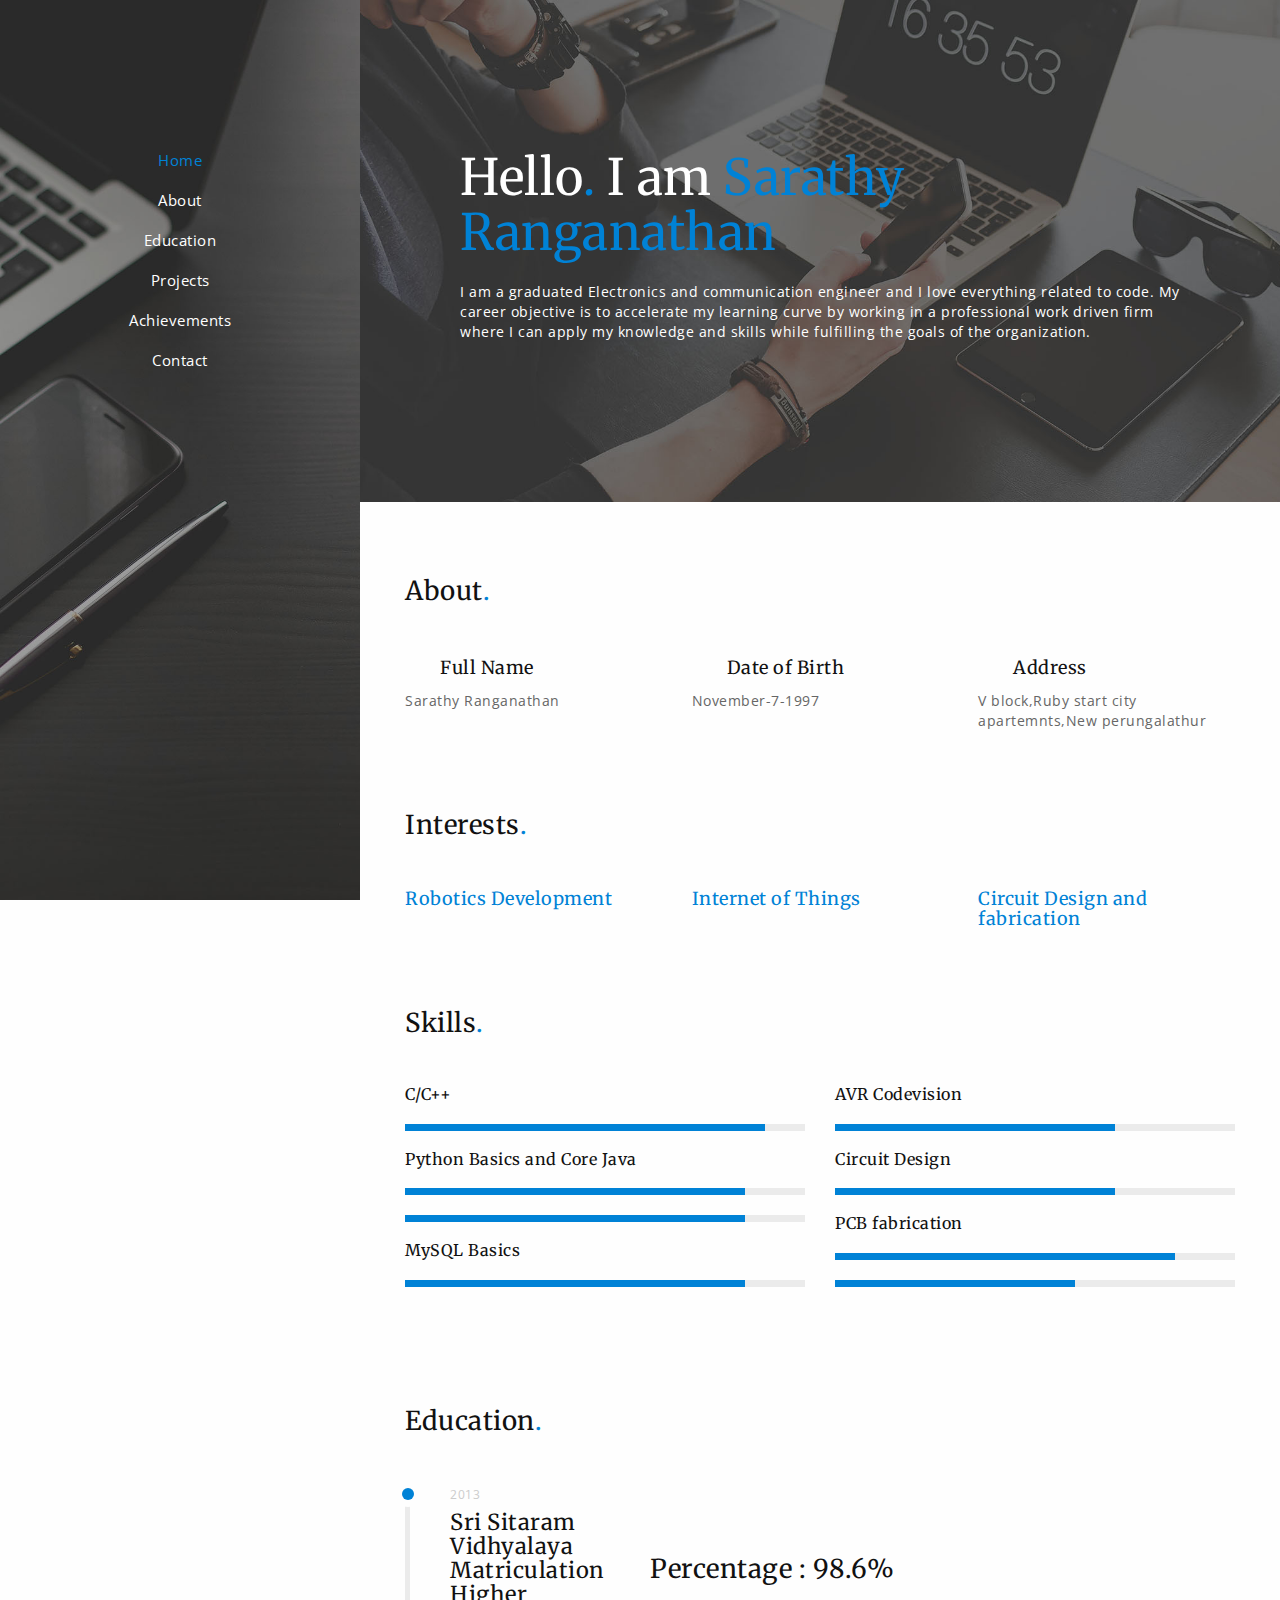
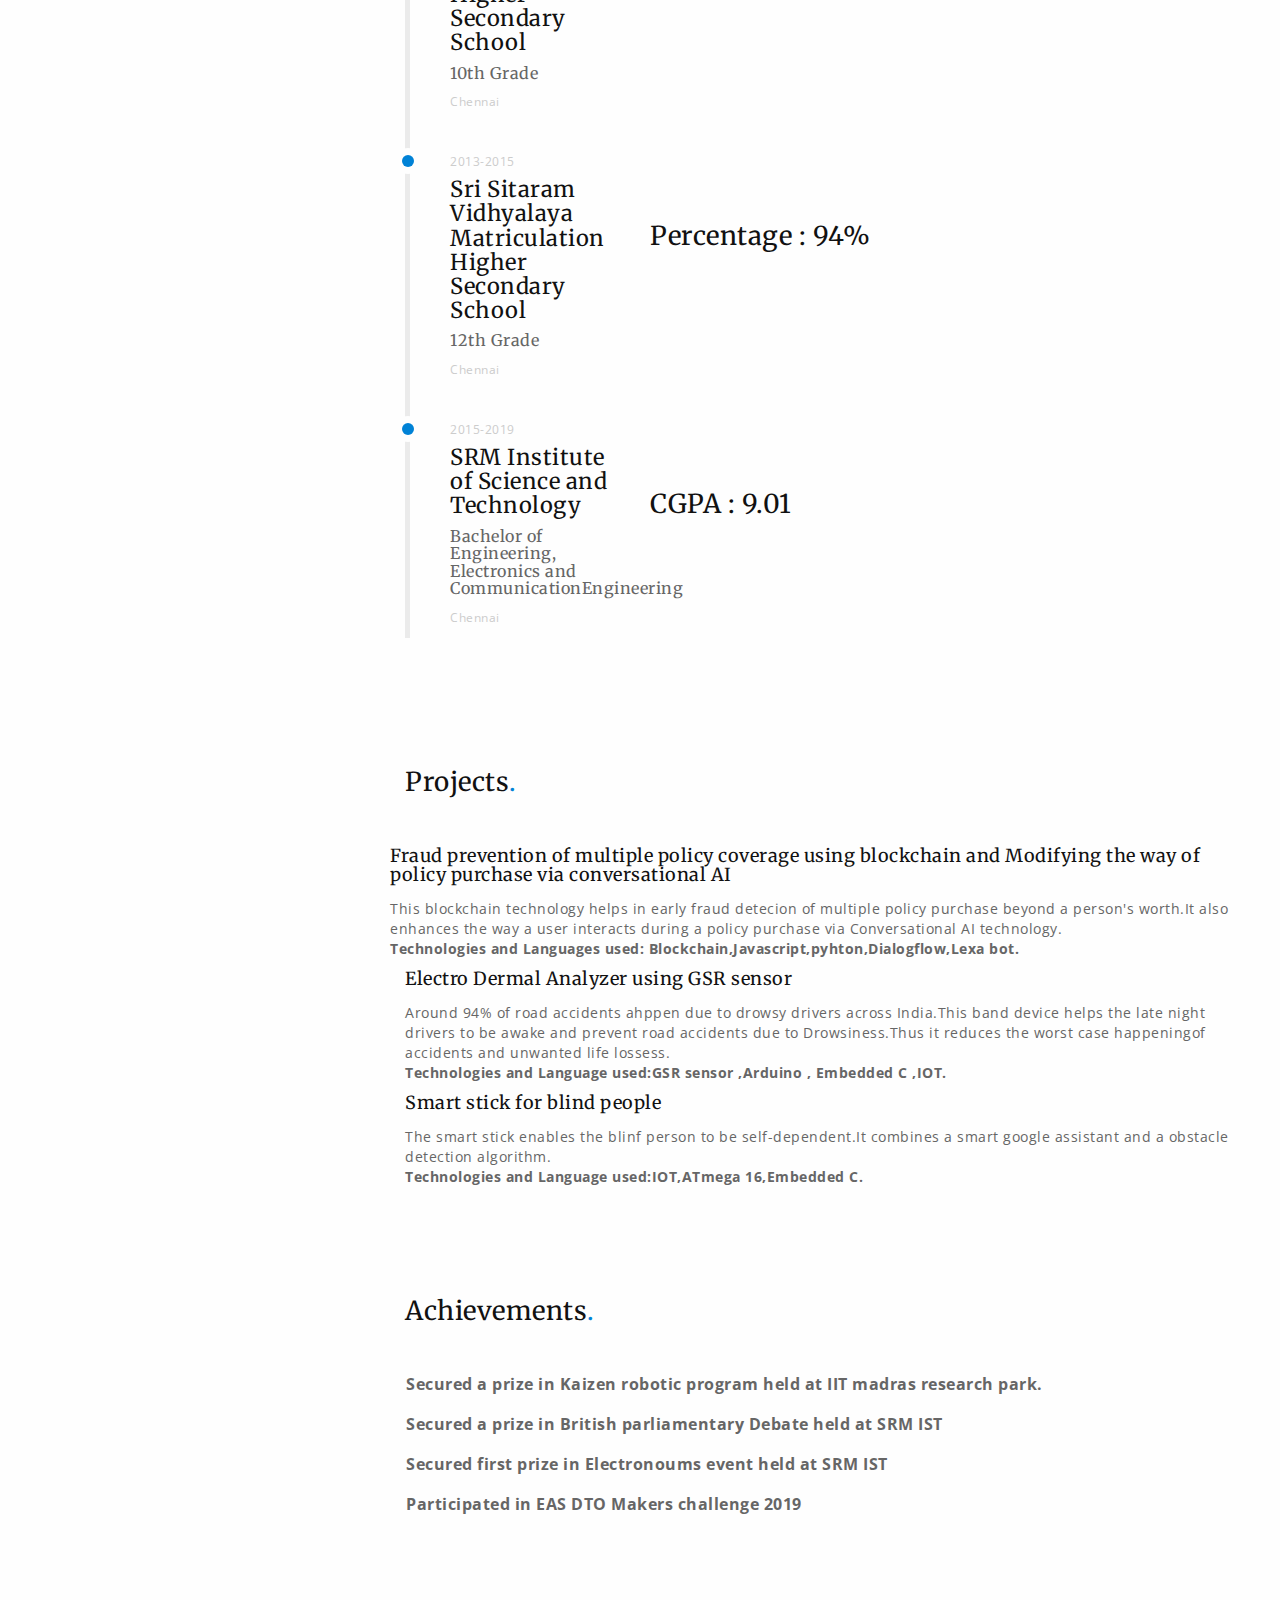
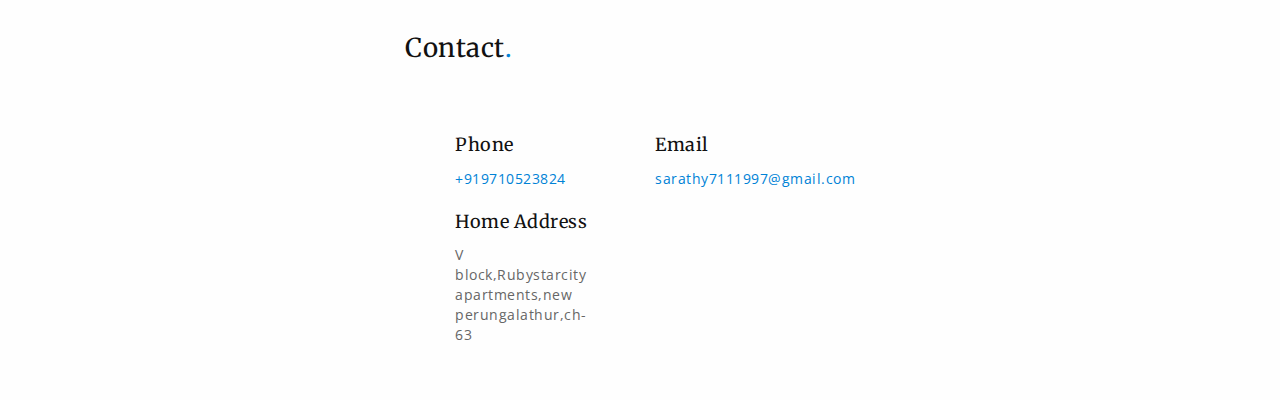
==== index.html @ cad79ae1 "Add files via upload" ====
<!DOCTYPE html>
<html lang="en">

<head>

<meta charset="utf-8">
<meta http-equiv="X-UA-Compatible" content="IE=edge">
<meta name="viewport" content="width=device-width, initial-scale=1">
<meta name="description" content="My Resume">

<!-- favicon -->
<link rel="icon" href="images/favicon.png">
<!-- page title -->
<title>My profile</title>
<!-- bootstrap css -->
<link href="css/bootstrap.min.css" rel="stylesheet">
<!-- css -->
<link href="css/style.css" rel="stylesheet">
<link href="css/animate.css" rel="stylesheet">
<link href="css/owl.carousel.css" rel="stylesheet">
<link href="css/owl.theme.css" rel="stylesheet">
<!-- fonts -->
<link href="https://fonts.googleapis.com/css?family=Merriweather" rel="stylesheet">
<link href="https://fonts.googleapis.com/css?family=Open+Sans:400,700" rel="stylesheet">
<link href="css/font-awesome.min.css" rel="stylesheet" type="text/css">
<link href='fonts/FontAwesome.otf' rel='stylesheet' type='text/css'>
<link rel="stylesheet" href="css/linear-icons.css">

<!-- HTML5 shim and Respond.js for IE8 support of HTML5 elements and media queries -->
<!-- WARNING: Respond.js doesn't work if you view the page via file:// -->
<!--[if lt IE 9]>
    <script src="https://oss.maxcdn.com/html5shiv/3.7.2/html5shiv.min.js"></script>
    <script src="https://oss.maxcdn.com/respond/1.4.2/respond.min.js"></script>
<![endif]-->

</head>

<body class="main-demo">

<!-- wrapper -->
<div id="wrapper">

<!-- side navigation -->
<div id="sidebar-wrapper">
    <ul class="sidebar-nav">
        <li class="sidebar-brand">
            <a href="#"><img src="images/my-img.jpg" alt=""></a>
        </li>
        <li class="active">
            <a class="menu-item page-scroll" href="#home">Home</a>
        </li>
        <li>
            <a class="menu-item page-scroll" href="#about">About</a>
        </li>
        <li>
            <a class="menu-item page-scroll" href="#education">Education</a>
        </li>
        
        <li>
            <a class="menu-item page-scroll" href="#journal">Projects</a>
        </li>
        <li>
            <a class="menu-item page-scroll" href="#journal">Achievements</a>
        </li>
        <li>
            <a class="menu-item page-scroll" href="#contact">Contact</a>
        </li>
        
    </ul>
</div>
<!-- / side navigation -->


<!-- content -->
<div id="page-content-wrapper" class="header">
    <div class="container-fluid">
        <!-- header -->
        <div id="top" data-toggle="top"></div>
        <a href="#menu-toggle" id="menu-toggle"><i class="lnr lnr-menu"></i></a>
        <header id="home">
            <div class="header-content">
                <h2>Hello<span class="text-primary">.</span> I am <span class="text-primary">Sarathy Ranganathan</span></h2>
                
                <p>I am a graduated Electronics and communication engineer and I love everything related to code. My career objective is to accelerate my learning curve by working in a professional work driven firm where I can apply my knowledge and skills while fulfilling the goals of the organization.</p>
            </div>
        </header>
        <!-- / header -->

        <!-- about -->
        <section id="about">
            <div class="container">
                <div class="page-header space-left">
                    <h3>About<span class="text-primary">.</span></h3>
                </div>
                <div class="row">
                    <div class="col-md-4 feature-left space-bottom">
                        <div class="feature block">
                            <div class="feature-icon">
                                <i class="lnr lnr-user"></i>
                            </div>
                            <h5>Full Name</h5>
                        </div>
                        <p>Sarathy Ranganathan</p>
                      </div><!-- / feature -->

                      <div class="col-md-4 feature-left space-bottom">
                        <div class="feature block">
                            <div class="feature-icon">
                                <i class="lnr lnr-calendar-full"></i>
                            </div>
                            <h5>Date of Birth</h5>
                        </div>
                        <p>November-7-1997</p>
                      </div><!-- / feature -->

                      <div class="col-md-4 feature-left space-bottom">
                        <div class="feature block">
                            <div class="feature-icon">
                                <i class="lnr lnr-map-marker"></i>
                            </div>
                            <h5>Address</h5>
                        </div>
                        <p>V block,Ruby start city apartemnts,New perungalathur</p>
                      </div><!-- / feature -->

                </div><!-- / row -->
                <!-- / features -->

                <!-- awards -->
                <div class="page-header space-left">
                    <h3>Interests<span class="text-primary">.</span></h3>
                </div>
                <div class="row">
                    <div class="col-md-4">
                        <div class="award">
                            <h5 class="text-primary">Robotics Development</h5>
                            
                        </div>
                    </div><!-- / award -->

                    <div class="col-md-4">
                        <div class="award">
                            <h5 class="text-primary">Internet of Things</h5>
                            
                        </div>
                    </div><!-- / award -->

                    <div class="col-md-4">
                        <div class="award">
                            <h5 class="text-primary">Circuit Design and fabrication</h5>
                            
                        </div>
                    </div><!-- / award -->
                </div><!-- / row -->
                <!-- / awards -->

                <!-- facts -->
                
                <!-- / facts -->

                <!-- skills -->
                <div id="skills">
                    <div class="page-header space-left">
                        <h3>Skills<span class="text-primary">.</span></h3>
                    </div>
                    <div class="row">
                        <!-- progress-bars left -->
                        <div class="col-sm-6">
                            <h6 class="progress-title">C/C++</h6>
                            <div class="progress">
                                <div class="progress-bar progress-bar-primary animated fadeInLeft" role="progressbar" aria-valuenow="90" aria-valuemin="0" aria-valuemax="100" style="width: 90%">
                                </div>
                            </div><!-- / progress -->

                            <h6 class="progress-title">Python Basics and Core Java</h6>
                            <div class="progress">
                                <div class="progress-bar progress-bar-primary animated fadeInLeft" role="progressbar" aria-valuenow="85" aria-valuemin="0" aria-valuemax="100" style="width: 85%">
                                </div>
                            </div><!-- / progress -->

                            <h6 class="progress-title"></h6>
                            <div class="progress">
                                <div class="progress-bar progress-bar-primary animated fadeInLeft" role="progressbar" aria-valuenow="85" aria-valuemin="0" aria-valuemax="100" style="width: 85%">
                                </div>
                            </div><!-- / progress -->
                            <h6 class="progress-title">MySQL Basics</h6>
                            <div class="progress">
                                <div class="progress-bar progress-bar-primary animated fadeInLeft" role="progressbar" aria-valuenow="85" aria-valuemin="0" aria-valuemax="100" style="width: 85%">
                                </div>
                            </div><!-- / progress -->
                        </div>
                        <!-- / progress-bars left -->

                        <!-- progress-bars right -->
                        <div class="col-sm-6">
                            <h6 class="progress-title">AVR Codevision</h6>
                            <div class="progress">
                                <div class="progress-bar progress-bar-primary animated fadeInLeft" role="progressbar" aria-valuenow="70" aria-valuemin="0" aria-valuemax="100" style="width: 70%">
                                </div>
                            </div><!-- / progress -->

                            <h6 class="progress-title">Circuit Design</h6>
                            <div class="progress">
                                <div class="progress-bar progress-bar-primary animated fadeInLeft" role="progressbar" aria-valuenow="70" aria-valuemin="0" aria-valuemax="100" style="width: 70%">
                                </div>
                            </div><!-- / progress -->

                            <h6 class="progress-title">PCB fabrication</h6>
                            <div class="progress">
                                <div class="progress-bar progress-bar-primary animated fadeInLeft" role="progressbar" aria-valuenow="85" aria-valuemin="0" aria-valuemax="100" style="width: 85%">
                                </div>
                            </div>
                            <h6 class="progress-title"></h6>
                            <div class="progress">
                                <div class="progress-bar progress-bar-primary animated fadeInLeft" role="progressbar" aria-valuenow="60" aria-valuemin="0" aria-valuemax="100" style="width: 60%">
                                </div>
                            </div><!-- / progress -->
                        </div>
                        <!-- / progress-bars right -->
                    </div><!-- / row -->
                </div>
                <!-- / skills -->
            </div><!-- / container -->
        </section>
        <!-- / about -->

        <!-- education -->
        <section id="education">
            <div class="container">
                <div class="page-header">
                    <h3>Education<span class="text-primary">.</span></h3>
                </div>
                <div class="timeline  border-color">

                    <div class="timeline-item">
                        <div class="timeline-point  off-timeline-point  point-color"></div>
                        <div class="row">
                            <div class="col-md-3 timeline-info">
                                <p class="timeline-date">2013</p>
                                <h4 class="timeline-com">Sri Sitaram Vidhyalaya Matriculation Higher Secondary School</h4>
                                <h6 class="timeline-role">10th Grade</h6>
                                <p class="timeline-location">Chennai</p>
                            </div><!-- / timeline-info -->
                            <div class="col-md-9 timeline-details">
                                <p><br><br><br>
                                <h3>Percentage : 98.6%</h3>
                                </p>
                            </div><!-- / timeline-details -->
                        </div><!-- / row -->
                    </div><!-- / timeline-item -->

                    <div class="timeline-item">
                        <div class="timeline-point  off-timeline-point  point-color"></div>
                        <div class="row">
                            <div class="col-md-3 timeline-info">
                                <p class="timeline-date">2013-2015</p>
                                <h4 class="timeline-com">Sri Sitaram Vidhyalaya Matriculation Higher Secondary School</h4>
                                <h6 class="timeline-role">12th Grade</h6>
                                <p class="timeline-location">Chennai</p>
                            </div><!-- / timeline-info -->
                            <div class="col-md-9 timeline-details">
                                <p><br><br><br>
                                    <h3>Percentage : 94%</h3>
                                </p>
                            </div><!-- / timeline-details -->
                        </div><!-- / row -->
                    </div><!-- / timeline-item -->

                    <div class="timeline-item">
                        <div class="timeline-point  off-timeline-point  point-color"></div>
                        <div class="row">
                            <div class="col-md-3 timeline-info">
                                <p class="timeline-date">2015-2019</p>
                                <h4 class="timeline-com">SRM Institute of Science and Technology</h4>
                                <h6 class="timeline-role">Bachelor of Engineering, Electronics and CommunicationEngineering</h6>
                                <p class="timeline-location">Chennai</p>
                            </div><!-- / timeline-info -->
                            <div class="col-md-9 timeline-details">
                                <p><br><br><br>
                                    <h3>CGPA : 9.01</h3>
                                </p>
                            </div><!-- / timeline-details -->
                        </div><!-- / row -->
                    </div><!-- / timeline-item -->

                </div><!-- / timeline -->
            </div><!-- / container -->
        </section>
        <!-- / education -->

  <!-- journal -->
       <section id="journal">
            <div class="container">
                <div class="page-header space-left">
                    <h3>Projects<span class="text-primary">.</span></h3>
                </div>
                       <div> 
                        <h5>Fraud prevention of multiple policy coverage using blockchain and Modifying the way of policy purchase via conversational AI</h5>
                        <p> This blockchain technology helps in early fraud detecion of multiple policy purchase beyond a person's worth.It also enhances the way a user interacts during a policy purchase via Conversational AI technology.<br><b>Technologies and Languages used: Blockchain,Javascript,pyhton,Dialogflow,Lexa bot.</b>
                            </p>
                        
                    </div><!-- / carousel-post -->

                    <div class="blog block carousel-post">
                        <h5>Electro Dermal Analyzer using GSR sensor</h5>
                        <p> Around 94% of road accidents ahppen due to drowsy drivers across India.This band device helps the late night drivers to be awake and prevent road accidents due to Drowsiness.Thus it reduces the worst case happeningof accidents and unwanted life lossess.
                            <br><b>Technologies and Language used:GSR sensor ,Arduino , Embedded C ,IOT.</b>
                        </p>
                    
                    </div><!-- / carousel-post -->

                    <div class="blog block carousel-post">
                        <h5>Smart stick for blind people</h5>
                        <p>The smart stick enables the blinf person to be self-dependent.It combines a smart google assistant and a obstacle detection algorithm. <br><b>Technologies and Language used:IOT,ATmega 16,Embedded C.</b>
                        </p>
                   </div> </section>
        <!-- / journal -->        




        <section id="Achievements">
            <div class="container">
                <div class="page-header space-left">
                    <h3>Achievements<span class="text-primary">.</span></h3>
                </div>
                    <ul type="bullet">
                        <li><b>Secured a prize in Kaizen robotic program held at IIT madras research park.</li>
                        <br>
                        <li>Secured a prize in British parliamentary Debate held at SRM IST</li>
                    <br>
                        <li>Secured first prize in Electronoums event held at SRM IST</li>
<br>
                        <li>Participated in EAS DTO Makers challenge 2019</li>

</ul>
            </div><!-- / container -->
        </section>

        <!-- contact -->
        <section id="contact">
            <div class="container">
                <div class="page-header space-left">
                    <h3>Contact<span class="text-primary">.</span></h3>
                </div>
                <div class="row">
                    <div class="col-md-6 space-bottom">
                       

                        

                        <div class="row">
                            <div class="col-sm-6 feature-left space-top">
                                <div class="feature block">
                                    <div class="feature-icon">
                                        <i class="lnr lnr-phone"></i>
                                    </div>
                                    <h5>Phone</h5>
                                    <a href="tel:+919710523824">+919710523824</a>
                                </div><!-- / feature-block -->
                            </div><!-- / col-md-6 feature-left -->

                            <div class="col-sm-6 feature-left space-top">
                                <div class="feature block">
                                    <div class="feature-icon">
                                        <i class="lnr lnr-envelope"></i>
                                    </div>
                                    <h5>Email</h5>
                                    <a href="mailto:sarathy7111997@gmail.com.com" class="contact-info-text">sarathy7111997@gmail.com</a>
                                </div><!-- / feature-block -->
                            </div><!-- / col-md-6 feature-left -->
                        </div><!-- / row -->

                        <div class="row">
                            <div class="col-sm-6 feature-left space-top">
                                <div class="feature block">
                                    <div class="feature-icon">
                                        <i class="lnr lnr-home"></i>
                                    </div>
                                    <h5>Home Address</h5>
                                    <p>V block,Rubystarcity apartments,new perungalathur,ch-63</p>
                                </div><!-- / feature-block -->
                            </div><!-- / col-md-6 feature-left -->

                            
                        </div><!-- / row -->
                
                    </div><!-- / col-md-6 -->

                    <div class="col-md-6">
                        <!-- contact form-->
                        <!-- / contact form -->
                    </div><!-- / col-md-6 -->
                </div><!-- / row -->
            </div><!-- / container -->
        </section>
        <!-- / contact -->

        <footer>
            <div class="container">
                
                    <span class="social pull-right">
                      
                    </span>
                </p>
            </div><!-- / container -->
        </footer><!-- / light-footer -->

        <!-- scroll to top -->
        <a href="#top" class="scroll-to-top page-scroll is-hidden" data-nav-status="toggle"><i class="fa fa-angle-up"></i></a>
        <!-- / scroll to top -->

    </div><!-- / container-fluid -->
</div><!-- / page-content-wrapper -->

</div><!-- / wrapper -->

<!-- javascript -->
<script src="js/jquery.min.js"></script>
<script src="js/bootstrap.min.js"></script>
<script src="js/jquery.easing.min.js"></script>

<!-- menu toggle script -->
<script>
    $("#menu-toggle").click(function(e) {
        e.preventDefault();
        $("#wrapper").toggleClass("toggled");
    });
</script>
<!-- / menu toggle script -->

<!-- nav scroll -->
<script src="js/scrolling-nav.js"></script>
<script>
$(".sidebar-nav a").on("click", function(){
   $(".sidebar-nav").find(".active").removeClass("active");
   $(this).parent().addClass("active");
});
</script>
<!-- / nav scroll -->

<!-- contact form -->
<script src="js/validator.min.js" type="text/javascript"></script>
<script src="js/form-scripts.js" type="text/javascript"></script>
<!-- / contact form -->

<!-- facts counter -->
<script src="js/jquery.countTo.js"></script>
 <script type="text/javascript">
      $('.timer').countTo({
        refreshInterval: 60,
        formatter: function (value, options) {
          return value.toFixed(options.decimals);
        },
      });
</script>
<!-- / facts counter -->

<!-- portfolio script -->
<script src="js/jquery.shuffle.min.js"></script>
<script src="js/custom.js"></script>
<!-- / portfolio script -->

<!-- posts carousel -->
<script src="js/owl.carousel.min.js"></script>
<script>
    $(document).ready(function() {
      $("#posts-carousel").owlCarousel({
        items : 3,
        itemsDesktop : [1199,3],
        itemsDesktopSmall : [979,3]
      });

    });
</script>
<!-- / posts carousel -->

<!-- hide nav -->
<script src="js/hide-nav.js"></script>
<!-- / hide nav -->

<!-- / javascript -->
</body>

</html>
---- css/style.css ----
/* Typography */
h1, h2, h3, h4, h5, h6 {
  color: #111111;
  font-family: "Merriweather", serif;
  font-weight: 400;
  letter-spacing: 0.5px;
  margin-top: 0;
}

h1 {
  font-size: 36px;
  margin-bottom: 24px;
}

h2 {
  font-size: 30px;
  margin-bottom: 22px;
}

h3 {
  font-size: 26px;
  margin-bottom: 20px;
}

h4 {
  font-size: 22px;
  margin-bottom: 18px;
}

h5 {
  font-size: 18px;
  margin-bottom: 14px;
}

h6 {
  font-size: 16px;
  margin-bottom: 12px;
}

a {
  color: #0082d6;
  -moz-transition: 0.2s ease-in;
  -o-transition: 0.2s ease-in;
  -webkit-transition: 0.2s ease-in;
  -ms-transition: 0.2s ease-in;
  transition: 0.2s ease-in;
  letter-spacing: 0.5px;
  font-weight: 400;
  outline: 0 !important;
}
a:hover, a:active, a:focus {
  color: #0266a7;
  text-decoration: none;
}

p {
  font-family: "Open Sans", sans-serif;
  font-weight: 400;
  font-size: 14px;
  line-height: 20px;
  color: #666666;
  letter-spacing: 0.5px;
  margin-bottom: 10px;
}

ul {
  list-style: none;
  padding: 0;
}

ul, ol {
  padding-left: 16px;
  margin-top: 0;
  margin-bottom: 20px;
}

.list-featured {
  list-style: none;
  padding: 0;
}

.list-featured li {
  position: relative;
  padding-left: 14px;
  margin-bottom: 7px;
}

.list-featured li:before {
  position: absolute;
  display: block;
  content: "";
  width: 6px;
  height: 6px;
  border-radius: 50%;
  left: 0;
  top: 7px;
  background-color: #0082d6;
}

ol li {
  margin-bottom: 7px;
}

li {
  color: #666666;
  font-size: 16px;
  line-height: 20px;
  letter-spacing: 0.5px;
}

blockquote {
  border-left: 5px solid #ebebeb;
}

blockquote p {
  font-size: 16px;
  font-weight: 400;
}

cite {
  color: #cccccc;
  font-size: 14px;
}

strong {
  font-weight: 700;
}

.text-uppercase {
  text-transform: uppercase;
}

.lead {
  font-size: 18px;
}

.text-sm {
  font-size: 12px;
}

.text-xs {
  font-size: 10px;
}

.text-left {
  text-align: left;
}

.text-center {
  text-align: center;
}

.text-right {
  text-align: right;
}

.text-default {
  color: #333333;
}

.text-primary {
  color: #0082d6;
}

.text-success {
  color: #26ae46;
}

.text-info {
  color: #0072bc;
}

.text-warning {
  color: #e98b1c;
}

.text-danger {
  color: #e80606;
}

.bg-default {
  color: white;
  background: #333333;
  padding: 3px 4px;
}

.bg-primary {
  color: white;
  background: #0082d6;
  padding: 3px 4px;
}

.bg-success {
  color: white;
  background: #26ae46;
  padding: 3px 4px;
}

.bg-info {
  color: white;
  background: #0072bc;
  padding: 3px 4px;
}

.bg-warning {
  color: white;
  background: #e98b1c;
  padding: 3px 4px;
}

.bg-danger {
  color: white;
  background: #e80606;
  padding: 3px 4px;
}

/* / End Typography */
/* Base CSS */
body {
  color: #666666;
  background: #fefefe;
  font-family: "Open Sans", sans-serif;
  font-weight: 400;
  font-size: 14px;
  line-height: 20px;
  letter-spacing: 0.5px;
  min-height: 500px;
}

html, body {
  height: 100%;
  margin: 0;
}

.row {
  margin-right: 0;
  margin-left: 0;
}

.container-fluid {
  padding: 0;
}

img {
  width: 100%;
  max-width: 100%;
  display: block;
  margin-left: auto;
  margin-right: auto;
}

.page-header {
  font-size: 30px;
  font-weight: 700;
  border: none;
  padding-top: 50px;
  margin: 0 0 20px 0;
}

.page-header.wsub {
  margin-bottom: 0;
}

.page-header.wsub h2 {
  margin-bottom: 0;
}

.sub-title {
  color: #111111;
  font-size: 24px;
  font-weight: 400;
}

.space-top {
  margin-top: 20px !important;
}

.space-top-2x {
  margin-top: 40px !important;
}

.space-bottom {
  margin-bottom: 20px !important;
}

.space-bottom-2x {
  margin-bottom: 40px !important;
}

.space-left {
  padding-left: 15px !important;
}

.space-left-2x {
  padding-left: 30px !important;
}

.space-right {
  padding-right: 15px !important;
}

.space-right-2x {
  padding-right: 30px !important;
}

.space-25 {
  margin: 12.5px 0;
  line-height: 0;
}

.space-50 {
  margin: 25px 0;
  line-height: 0;
}

.space-100 {
  margin: 50px 0;
  line-height: 0;
}

.space-200 {
  margin: 100px 0;
  line-height: 0;
}

.no-margin {
  margin: 0 !important;
}

.no-padding {
  padding: 0 !important;
}

a:focus {
  outline: none !important;
}

.btn {
  white-space: nowrap;
}

.btn-social {
  white-space: nowrap;
}

.btn-primary {
  color: #0082d6;
  background: transparent;
  border: 2px solid #0082d6;
  border-radius: 50px;
}

.btn:focus {
  outline: none !important;
}

.btn-social:focus {
  outline: none !important;
}

input:focus {
  outline: none !important;
}

/* Buttons */
.btn {
  font-weight: 400;
  font-size: 13px;
  letter-spacing: 0.5px;
  -moz-transition: 0.2s ease-in;
  -o-transition: 0.2s ease-in;
  -webkit-transition: 0.2s ease-in;
  -ms-transition: 0.2s ease-in;
  transition: 0.2s ease-in;
  border-radius: 0;
  padding: 9px 10px;
}

.btn span {
  margin-left: 10px;
  margin-right: 10px;
}

.btn:hover {
  background: transparent;
}

.btn:focus {
  background: transparent;
}

.btn-xl {
  font-size: 20px;
  padding: 9px 10px;
}

.btn-lg {
  font-size: 15px;
  padding: 10px 12px;
}

.btn-sm {
  font-size: 12px;
  padding: 7px 6px;
}

.btn-xs {
  font-size: 10px;
  padding: 5px 8px;
}

.btn-rounded {
  border-radius: 5px !important;
}

.btn-pill {
  border-radius: 50px !important;
}

.btn-circle {
  border-radius: 50% !important;
  height: 40px;
  width: 40px;
  padding: 3px !Important;
}

.btn-square {
  height: 40px;
  width: 40px;
  border-radius: 5px;
  padding: 3px !Important;
}

.btn-link {
  color: #0082d6;
}

.btn-link:hover {
  color: #0266a7;
  text-decoration: none;
}

.btn-link:focus {
  color: #0266a7;
  text-decoration: none;
}

/* Default Button */
.btn-default, .btn-default:active, .btn-default:focus {
  color: #333333;
  border: 2px solid #333333;
  background: transparent;
}

.btn-default:hover {
  color: white;
  background: #333333;
  border: 2px solid #333333;
}

.btn-default-filled, .btn-default-filled:active, .btn-default-filled:focus {
  color: white;
  background: #333333;
  border: 2px solid #333333;
}

.btn-default-filled:hover {
  color: white;
  background: #111111;
  border: 2px solid #111111;
}

/* / End Default Button */
/* Primary Button */
.btn-primary, .btn-primary:active, .btn-primary:focus {
  color: #0082d6;
  border: 2px solid #0082d6;
  background: transparent;
}

.btn-primary:hover {
  color: white;
  background: #0082d6;
  border: 2px solid #0082d6;
}

.btn-primary-filled, .btn-primary-filled:active, .btn-primary-filled:focus {
  color: white;
  background: #0082d6;
  border: 2px solid #0082d6;
}

.btn-primary-filled:hover {
  color: white;
  background: #0266a7;
  border: 2px solid #0266a7;
}

/* / End Primary Button */
/* Success Button */
.btn-success, .btn-success:active, .btn-success:focus {
  color: #26ae46;
  border: 2px solid #26ae46;
  background: transparent;
}

.btn-success:hover {
  color: white;
  background: #26ae46;
  border: 2px solid #26ae46;
}

.btn-success-filled, .btn-success-filled:active, .btn-success-filled:focus {
  color: white;
  background: #26ae46;
  border: 2px solid #26ae46;
}

.btn-success-filled:hover {
  color: white;
  background: #0c7d27;
  border: 2px solid #0c7d27;
}

/* / End Success Button */
/* Info Button */
.btn-info, .btn-info:active, .btn-info:focus {
  color: #0072bc;
  border: 2px solid #0072bc;
  background: transparent;
}

.btn-info:hover {
  color: white;
  background: #0072bc;
  border: 2px solid #0072bc;
}

.btn-info-filled, .btn-info-filled:active, .btn-info-filled:focus {
  color: white;
  background: #0072bc;
  border: 2px solid #0072bc;
}

.btn-info-filled:hover {
  color: white;
  background: #125988;
  border: 2px solid #125988;
}

/* / End Info Button */
/* Warning Button */
.btn-warning, .btn-warning:active, .btn-warning:focus {
  color: #e98b1c;
  border: 2px solid #e98b1c;
  background: transparent;
}

.btn-warning:hover {
  color: white;
  background: #e98b1c;
  border: 2px solid #e98b1c;
}

.btn-warning-filled, .btn-warning-filled:active, .btn-warning-filled:focus {
  color: white;
  background: #e98b1c;
  border: 2px solid #e98b1c;
}

.btn-warning-filled:hover {
  color: white;
  background: #c26b05;
  border: 2px solid #c26b05;
}

/* / End Warning Button */
/* Danger Button */
.btn-danger, .btn-danger:active, .btn-danger:focus {
  color: #e80606;
  border: 2px solid #e80606;
  background: transparent;
}

.btn-danger:hover {
  color: white;
  background: #e80606;
  border: 2px solid #e80606;
}

.btn-danger-filled, .btn-danger-filled:active, .btn-danger-filled:focus {
  color: white;
  background: #e80606;
  border: 2px solid #e80606;
}

.btn-danger-filled:hover {
  color: white;
  background: #c20303;
  border: 2px solid #c20303;
}

/* / End Danger Button */
/* Social Buttons */
.btn-social {
  font-size: 13px;
  padding: 8px 15px;
  letter-spacing: 0.5px;
  vertical-align: middle;
  -moz-transition: 0.2s ease-in;
  -o-transition: 0.2s ease-in;
  -webkit-transition: 0.2s ease-in;
  -ms-transition: 0.2s ease-in;
  transition: 0.2s ease-in;
}

.btn-social span {
  margin-left: 10px;
}

/* Facebook Button */
.btn-facebook, .btn-facebook:active, .btn-facebook:focus {
  color: #4e68a1;
  background: transparent;
  border: 2px solid #4e68a1;
}

.btn-facebook:hover {
  color: white !important;
  background: #4e68a1;
  border: 2px solid #4e68a1;
}

.btn-facebook-filled, .btn-facebook-filled:active, .btn-facebook-filled:focus {
  color: white;
  background: #4e68a1;
  border: 2px solid #4e68a1;
}

.btn-facebook-filled:hover {
  color: white;
  background: #3b4f7a;
  border: 2px solid #3b4f7a;
}

.btn-facebook-link, .btn-facebook-link:active, .btn-facebook-link:focus {
  color: #4e68a1;
  background: transparent;
  border: none;
}

.btn-facebook-link:hover {
  color: #3b4f7a;
}

/* / End Facebook Button */
/* Twitter Button */
.btn-twitter, .btn-twitter:active, .btn-twitter:focus {
  color: #65b5f2;
  background: transparent;
  border: 2px solid #65b5f2;
}

.btn-twitter:hover {
  color: white;
  background: #65b5f2;
  border: 2px solid #65b5f2;
}

.btn-twitter-filled, .btn-twitter-filled:active, .btn-twitter-filled:focus {
  color: white;
  background: #65b5f2;
  border: 2px solid #65b5f2;
}

.btn-twitter-filled:hover {
  color: white;
  background: #5294c6;
  border: 2px solid #5294c6;
}

.btn-twitter-filled:hover {
  color: white;
  background: #5294c6;
  border: 2px solid #5294c6;
}

.btn-twitter-link, .btn-twitter-link:active, .btn-twitter-link:focus {
  color: #65b5f2;
  background: transparent;
  border: none;
}

.btn-twitter-link:hover {
  color: #5294c6;
}

/* / End Twitter Button */
/* Google Button */
.btn-google, .btn-google:active, .btn-google:focus {
  color: #e05d4b;
  background: transparent;
  border: 2px solid #e05d4b;
}

.btn-google:hover {
  color: white;
  background: #e05d4b;
  border: 2px solid #e05d4b;
}

.btn-google-filled, .btn-google-filled:active, .btn-google-filled:focus {
  color: white;
  background: #e05d4b;
  border: 2px solid #e05d4b;
}

.btn-google-filled:hover {
  color: white;
  background: #b94c3d;
  border: 2px solid #b94c3d;
}

.btn-google-link, .btn-google-link:active, .btn-google-link:focus {
  color: #e05d4b;
  background: transparent;
  border: none;
}

.btn-google-link:hover {
  color: #b94c3d;
}

/* / End Google Button */
/* Linkedin Button */
.btn-linkedin, .btn-linkedin:active, .btn-linkedin:focus {
  color: #2083bc;
  background: transparent;
  border: 2px solid #2083bc;
}

.btn-linkedin:hover {
  color: white;
  background: #2083bc;
  border: 2px solid #2083bc;
}

.btn-linkedin-filled, .btn-linkedin-filled:active, .btn-linkedin-filled:focus {
  color: white;
  background: #2083bc;
  border: 2px solid #2083bc;
}

.btn-linkedin-filled:hover {
  color: white;
  background: #186592;
  border: 2px solid #186592;
}

.btn-linkedin-link, .btn-linkedin-link:active, .btn-linkedin-link:focus {
  color: #2083bc;
  background: transparent;
  border: none;
}

.btn-linkedin-link:hover {
  color: #186592;
}

/* / End Linkedin Button */
/* Pinterest Button */
.btn-pinterest, .btn-pinterest:active, .btn-pinterest:focus {
  color: #d2373b;
  background: transparent;
  border: 2px solid #d2373b;
}

.btn-pinterest:hover {
  color: white;
  background: #d2373b;
  border: 2px solid #d2373b;
}

.btn-pinterest-filled, .btn-pinterest-filled:active, .btn-pinterest-filled:focus {
  color: white;
  background: #d2373b;
  border: 2px solid #d2373b;
}

.btn-pinterest-filled:hover {
  color: white;
  background: #ad2c2f;
  border: 2px solid #ad2c2f;
}

.btn-pinterest-link, .btn-pinterest-link:active, .btn-pinterest-link:focus {
  color: #d2373b;
  background: transparent;
  border: none;
}

.btn-pinterest-link:hover {
  color: #ad2c2f;
}

/* / End Pinterest Button */
/* Dribbble Button */
.btn-dribbble, .btn-dribbble:active, .btn-dribbble:focus {
  color: #ec5f94;
  background: transparent;
  border: 2px solid #ec5f94;
}

.btn-dribbble:hover {
  color: white;
  background: #ec5f94;
  border: 2px solid #ec5f94;
}

.btn-dribbble-filled, .btn-dribbble-filled:active, .btn-dribbble-filled:focus {
  color: white;
  background: #ec5f94;
  border: 2px solid #ec5f94;
}

.btn-dribbble-filled:hover {
  color: white;
  background: #b4446e;
  border: 2px solid #b4446e;
}

.btn-dribbble-link, .btn-dribbble-link:active, .btn-dribbble-link:focus {
  color: #ec5f94;
  background: transparent;
  border: none;
}

.btn-dribbble-link:hover {
  color: #b4446e;
}

/* / End Dribbble Button */
/* / End Social Buttons */
/* Checkboxes */
.checkbox {
  padding-left: 10px;
}

.checkbox label {
  display: inline-block;
  position: relative;
  padding-left: 20px;
  width: 25px;
  height: 25px;
}

.checkbox label span {
  margin-top: 2px;
  position: absolute;
  white-space: nowrap;
}

.checkbox label::before {
  content: "";
  display: inline-block;
  position: absolute;
  width: 25px;
  height: 25px;
  left: 0;
  margin-left: -20px;
  border: 2px solid #cccccc;
  border-radius: 5px;
  background-color: white;
  -webkit-transition: border 0.15s ease-in-out, color 0.15s ease-in-out;
  -o-transition: border 0.15s ease-in-out, color 0.15s ease-in-out;
  transition: border 0.15s ease-in-out, color 0.15s ease-in-out;
}

.checkbox label::after {
  display: inline-block;
  position: absolute;
  width: 25px;
  height: 25px;
  left: 0;
  top: 0;
  margin-left: -17px;
  padding-left: 3px;
  padding-top: 3px;
  font-size: 14px;
  color: #333333;
}

.checkbox + .checkbox, .radio + .radio {
  margin-top: 0;
}

.checkbox input[type="checkbox"] {
  opacity: 0;
}

.checkbox input[type="checkbox"]:checked + label::after {
  font-family: 'FontAwesome';
  content: "\f00c";
}

.checkbox input[type="checkbox"]:disabled + label {
  opacity: 0.3;
}

.checkbox input[type="checkbox"]:disabled + label::before {
  background-color: #ebebeb;
  cursor: not-allowed;
}

.checkbox.checkbox-circle label::before {
  border-radius: 50%;
}

.checkbox.checkbox-inline {
  margin-top: 0;
}

.checkbox-default input[type="checkbox"]:checked + label::before {
  background-color: #333333;
  border-color: #333333;
}

.checkbox-default input[type="checkbox"]:checked + label::after {
  color: white;
}

.checkbox-default label {
  color: #333333;
}

.checkbox-primary input[type="checkbox"]:checked + label::before {
  background-color: #0082d6;
  border-color: #0082d6;
}

.checkbox-primary input[type="checkbox"]:checked + label::after {
  color: white;
}

.checkbox-primary label {
  color: #0082d6;
}

.checkbox-success input[type="checkbox"]:checked + label::before {
  background-color: #26ae46;
  border-color: #26ae46;
}

.checkbox-success input[type="checkbox"]:checked + label::after {
  color: white;
}

.checkbox-success label {
  color: #26ae46;
}

.checkbox-info input[type="checkbox"]:checked + label::before {
  background-color: #0072bc;
  border-color: #0072bc;
}

.checkbox-info input[type="checkbox"]:checked + label::after {
  color: white;
}

.checkbox-info label {
  color: #0072bc;
}

.checkbox-warning input[type="checkbox"]:checked + label::before {
  background-color: #e98b1c;
  border-color: #e98b1c;
}

.checkbox-warning input[type="checkbox"]:checked + label::after {
  color: white;
}

.checkbox-warning label {
  color: #e98b1c;
}

.checkbox-danger input[type="checkbox"]:checked + label::before {
  background-color: #e80606;
  border-color: #e80606;
}

.checkbox-danger input[type="checkbox"]:checked + label::after {
  color: white;
}

.checkbox-danger label {
  color: #e80606;
}

/* / End Checkboxes */
/* Radio Buttons */
.radio {
  padding-left: 10px;
}

.radio label {
  display: inline-block;
  position: relative;
  padding-left: 20px;
  width: 25px;
  height: 25px;
}

.radio label span {
  margin-top: 2px;
  position: absolute;
  white-space: nowrap;
}

.radio label::before {
  content: "";
  display: inline-block;
  position: absolute;
  width: 25px;
  height: 25px;
  left: 0;
  margin-left: -20px;
  border: 3px solid #cccccc;
  border-radius: 50%;
  background-color: white;
  -webkit-transition: border 0.15s ease-in-out;
  -o-transition: border 0.15s ease-in-out;
  transition: border 0.15s ease-in-out;
}

.radio label::after {
  display: inline-block;
  position: absolute;
  content: " ";
  width: 11px;
  height: 11px;
  left: 7px;
  top: 7px;
  margin-left: -20px;
  border-radius: 50%;
  background-color: #cccccc;
  -webkit-transform: scale(0, 0);
  -ms-transform: scale(0, 0);
  -o-transform: scale(0, 0);
  transform: scale(0, 0);
  -webkit-transition: -webkit-transform 0.1s cubic-bezier(0.8, -0.33, 0.2, 1.33);
  -moz-transition: -moz-transform 0.1s cubic-bezier(0.8, -0.33, 0.2, 1.33);
  -o-transition: -o-transform 0.1s cubic-bezier(0.8, -0.33, 0.2, 1.33);
  transition: transform 0.1s cubic-bezier(0.8, -0.33, 0.2, 1.33);
}

.radio input[type="radio"] {
  opacity: 0;
}

.radio input[type="radio"]:checked + label::after {
  -webkit-transform: scale(1, 1);
  -ms-transform: scale(1, 1);
  -o-transform: scale(1, 1);
  transform: scale(1, 1);
}

.radio input[type="radio"]:disabled + label {
  opacity: 0.3;
}

.radio input[type="radio"]:disabled + label::before {
  cursor: not-allowed;
}

.radio.radio-inline {
  margin-top: 0;
}

.radio-default input[type="radio"] + label::after {
  background-color: #333333;
}

.radio-default input[type="radio"]:checked + label::before {
  border-color: #333333;
}

.radio-default input[type="radio"]:checked + label::after {
  background-color: #333333;
}

.radio-default label {
  color: #333333;
}

.radio-primary input[type="radio"] + label::after {
  background-color: #0082d6;
}

.radio-primary input[type="radio"]:checked + label::before {
  border-color: #0082d6;
}

.radio-primary input[type="radio"]:checked + label::after {
  background-color: #0082d6;
}

.radio-primary label {
  color: #0082d6;
}

.radio-success input[type="radio"] + label::after {
  background-color: #26ae46;
}

.radio-success input[type="radio"]:checked + label::before {
  border-color: #26ae46;
}

.radio-success input[type="radio"]:checked + label::after {
  background-color: #26ae46;
}

.radio-success label {
  color: #26ae46;
}

.radio-info input[type="radio"] + label::after {
  background-color: #0072bc;
}

.radio-info input[type="radio"]:checked + label::before {
  border-color: #0072bc;
}

.radio-info input[type="radio"]:checked + label::after {
  background-color: #0072bc;
}

.radio-info label {
  color: #0072bc;
}

.radio-warning input[type="radio"] + label::after {
  background-color: #e98b1c;
}

.radio-warning input[type="radio"]:checked + label::before {
  border-color: #e98b1c;
}

.radio-warning input[type="radio"]:checked + label::after {
  background-color: #e98b1c;
}

.radio-warning label {
  color: #e98b1c;
}

.radio-danger input[type="radio"] + label::after {
  background-color: #e80606;
}

.radio-danger input[type="radio"]:checked + label::before {
  border-color: #e80606;
}

.radio-danger input[type="radio"]:checked + label::after {
  background-color: #e80606;
}

.radio-danger label {
  color: #e80606;
}

/* / End Radio Buttons */
/* Button Groups */
.btn-group-xl > .btn {
  font-size: 20px;
  padding: 9px 10px;
  border-radius: 5px;
}

.btn-group-lg > .btn {
  font-size: 15px;
  padding: 10px 12px;
  border-radius: 5px;
}

.btn-group > .btn {
  border-radius: 5px;
}

.btn-group-sm > .btn {
  font-size: 12px;
  padding: 5px 4px;
  border-radius: 5px;
}

.btn-group-xs > .btn {
  font-size: 10px;
  padding: 3px;
  border-radius: 5px;
}

/* / End Button Groups */
/* Dropdown Buttons */
.dropdown-buttons {
  display: inline-block;
  position: relative;
}

.dropdown-buttons .btn-group > .btn {
  padding-left: 17px;
}

.dropdown-buttons .dropdown-icon {
  margin: 0 2px 0 10px;
}

.dropdown-buttons .btn {
  border-radius: 0;
}

.dropdown-menu {
  position: absolute;
  top: 100%;
  left: 0;
  z-index: 1000;
  display: none;
  float: left;
  min-width: 160px;
  padding: 0;
  margin: 5px 0 0 0;
  background-color: #f7f7f7;
  -webkit-background-clip: padding-box;
  background-clip: padding-box;
  border: none;
  border-radius: 5px;
  -webkit-box-shadow: 0 6px 12px rgba(0, 0, 0, 0.175);
  box-shadow: 0 6px 12px rgba(0, 0, 0, 0.175);
}

.dropdown-menu > li > a {
  color: #666666;
}

.dropdown-menu > li > a:hover {
  color: white;
  background: #cccccc;
}

.dropdown-menu .divider {
  height: 2px;
  margin: 3px 0;
  background-color: #ebebeb;
}

.btn-group.open .dropdown-toggle {
  -webkit-box-shadow: none;
  box-shadow: none;
}

.btn-default.active.focus, .btn-default.active:focus, .btn-default.active:hover, .btn-default:active.focus, .btn-default:active:focus, .btn-default:active:hover, .open > .dropdown-toggle.btn-default.focus, .open > .dropdown-toggle.btn-default:focus, .open > .dropdown-toggle.btn-default:hover {
  color: white;
  background-color: #333333;
  border-color: #333333;
}

.btn-default.active, .btn-default:active, .open > .dropdown-toggle.btn-default {
  color: white;
  background-color: #333333;
  border-color: #333333;
}

.btn-primary.active.focus, .btn-primary.active:focus, .btn-primary.active:hover, .btn-primary:active.focus, .btn-primary:active:focus, .btn-primary:active:hover, .open > .dropdown-toggle.btn-primary.focus, .open > .dropdown-toggle.btn-primary:focus, .open > .dropdown-toggle.btn-primary:hover {
  color: white;
  background-color: #0082d6;
  border-color: #0082d6;
}

.btn-primary.active, .btn-primary:active, .open > .dropdown-toggle.btn-primary {
  color: white;
  background-color: #0082d6;
  border-color: #0082d6;
}

.btn-success.active.focus, .btn-success.active:focus, .btn-success.active:hover, .btn-success:active.focus, .btn-success:active:focus, .btn-success:active:hover, .open > .dropdown-toggle.btn-success.focus, .open > .dropdown-toggle.btn-success:focus, .open > .dropdown-toggle.btn-success:hover {
  color: white;
  background-color: #26ae46;
  border-color: #26ae46;
}

.btn-success.active, .btn-success:active, .open > .dropdown-toggle.btn-success {
  color: white;
  background-color: #26ae46;
  border-color: #26ae46;
}

.btn-info.active.focus, .btn-info.active:focus, .btn-info.active:hover, .btn-info:active.focus, .btn-info:active:focus, .btn-info:active:hover, .open > .dropdown-toggle.btn-info.focus, .open > .dropdown-toggle.btn-info:focus, .open > .dropdown-toggle.btn-info:hover {
  color: white;
  background-color: #0072bc;
  border-color: #0072bc;
}

.btn-info.active, .btn-info:active, .open > .dropdown-toggle.btn-info {
  color: white;
  background-color: #0072bc;
  border-color: #0072bc;
}

.btn-warning.active.focus, .btn-warning.active:focus, .btn-warning.active:hover, .btn-warning:active.focus, .btn-warning:active:focus, .btn-warning:active:hover, .open > .dropdown-toggle.btn-warning.focus, .open > .dropdown-toggle.btn-warning:focus, .open > .dropdown-toggle.btn-warning:hover {
  color: white;
  background-color: #e98b1c;
  border-color: #e98b1c;
}

.btn-warning.active, .btn-warning:active, .open > .dropdown-toggle.btn-warning {
  color: white;
  background-color: #e98b1c;
  border-color: #e98b1c;
}

.btn-danger.active.focus, .btn-danger.active:focus, .btn-danger.active:hover, .btn-danger:active.focus, .btn-danger:active:focus, .btn-danger:active:hover, .open > .dropdown-toggle.btn-danger.focus, .open > .dropdown-toggle.btn-danger:focus, .open > .dropdown-toggle.btn-danger:hover {
  color: white;
  background-color: #e80606;
  border-color: #e80606;
}

.btn-danger.active, .btn-danger:active, .open > .dropdown-toggle.btn-danger {
  color: white;
  background-color: #e80606;
  border-color: #e80606;
}

/* / End Dropdown Buttons */
/* / End Buttons */
/* End Base CSS */
/* Main Demo */
.main-demo header h2, .main-demo header h5, .main-demo header p {
  color: white;
}

.main-demo .sidebar-nav li.active a {
  color: #0082d6;
}

.main-demo .sidebar-nav li.active a:hover {
  color: #0266a7;
}

.main-demo .sidebar-nav a.menu-item {
  color: white;
}

.main-demo .sidebar-nav a:hover {
  color: #0266a7;
}

.main-demo .menu-footer h6 {
  color: white;
}

.main-demo #sidebar-wrapper {
  background: url("../images/sidebar-nav-bg.jpg");
  background-repeat: no-repeat;
  background-size: cover;
  background-position: center;
}

.main-demo .menu-footer {
  background: transparent;
}

.main-demo header {
  background: url("../images/header-bg.jpg");
  background-repeat: no-repeat;
  background-size: cover;
  background-position: center;
}

.main-demo.icon-nav .sidebar-nav a.menu-item {
  color: white;
  padding: 14px 10px;
}

/* End Main Demo */
/* Side Navigation */
#wrapper {
  padding-left: 0;
  -webkit-transition: all 0.5s ease;
  -moz-transition: all 0.5s ease;
  -o-transition: all 0.5s ease;
  transition: all 0.5s ease;
}

#wrapper.toggled {
  padding-left: 360px;
}

#sidebar-wrapper {
  z-index: 999;
  position: fixed;
  left: 360px;
  width: 0;
  height: 100%;
  margin-left: -360px;
  overflow-y: auto;
  background: #f7f7f7;
  -webkit-transition: all 0.5s ease;
  -moz-transition: all 0.5s ease;
  -o-transition: all 0.5s ease;
  transition: all 0.5s ease;
}

#wrapper.toggled #sidebar-wrapper {
  width: 360px;
}

#page-content-wrapper {
  width: 100%;
  position: absolute;
}

#wrapper.toggled #page-content-wrapper {
  position: absolute;
  margin-right: -360px;
}

.sidebar-nav {
  position: absolute;
  top: 0;
  width: 100%;
  margin: 0;
  padding: 0;
  list-style: none;
}

.sidebar-nav li {
  text-align: center;
}

.sidebar-nav li.active a {
  color: #0082d6;
}

.sidebar-nav li.active a:hover {
  color: #0266a7;
}

.sidebar-nav a.menu-item {
  display: block;
  text-decoration: none;
  color: #666666;
  font-size: 15px;
  font-weight: 400;
  padding: 10px;
}

.sidebar-nav a:hover {
  text-decoration: none;
  color: #0266a7;
}

.sidebar-nav > .sidebar-brand {
  color: #0082d6;
  font-size: 30px;
  font-weight: bold;
  margin: 10px auto;
  padding: 60px 0;
  max-width: 150px;
}

.sidebar-nav > .sidebar-brand a {
  color: #0082d6;
}

.sidebar-nav > .sidebar-brand a:hover {
  color: #0266a7;
  background: none;
}

.sidebar-nav > .sidebar-brand img {
  border-radius: 100%;
}

#menu-toggle {
  display: none;
  font-size: 35px;
  z-index: 9999;
}

.menu-footer {
  width: 360px;
  position: fixed;
  bottom: 0;
  margin-top: 30px;
  margin-bottom: 15px;
  text-align: center;
  background: #f7f7f7;
}

.menu-footer h6 {
  font-size: 14px;
}

.menu-footer i {
  padding-right: 10px;
}

.menu-footer a {
  padding: 0 5px;
  font-size: 10px;
  font-weight: 700;
}

.menu-footer p {
  color: #666666;
  font-size: 14px;
  margin: 10px 0;
}

/* End Side Navigation */
/* Icon Navigation */
.icon-nav #wrapper.toggled {
  padding-left: 50px;
}

.icon-nav #sidebar-wrapper {
  z-index: 999;
  position: fixed;
  left: 50px;
  width: 0;
  height: 100%;
  margin-left: -50px;
  overflow-y: auto;
  -webkit-transition: all 0.5s ease;
  -moz-transition: all 0.5s ease;
  -o-transition: all 0.5s ease;
  transition: all 0.5s ease;
}

.icon-nav #wrapper.toggled #sidebar-wrapper {
  width: 50px;
}

.icon-nav #wrapper.toggled #page-content-wrapper {
  position: absolute;
  margin-right: -50px;
}

.icon-nav .sidebar-nav > .sidebar-brand {
  max-width: 30px;
}

.icon-nav .sidebar-nav li.active a {
  color: white;
  background-color: #0082d6;
}

.icon-nav .sidebar-nav li.active a:hover {
  color: white;
  background: #0266a7;
}

.icon-nav .sidebar-nav a.menu-item {
  color: #666666;
  padding: 14px 10px;
}

.icon-nav .sidebar-nav a.menu-item:hover {
  color: white;
  background: #0266a7;
}

.icon-nav .menu-footer {
  width: 50px;
}

.icon-nav .menu-footer img {
  width: auto;
  max-height: 11px;
  height: auto;
  opacity: 1;
}

.icon-nav .menu-footer img:hover {
  opacity: 0.8;
}

.icon-nav .menu-footer i {
  padding-right: 0;
}

/* End Icon Navigation */
/* Top Navigation */
.top-nav .footer-info {
  padding: 25px 30px;
}

.top-nav #home {
  margin-top: 50px;
}

.top-nav .navbar-default .navbar-nav > .active > a, .top-nav .navbar-default .navbar-nav > .active > a:focus, .top-nav .navbar-default .navbar-nav > .active > a:hover {
  color: #0082d6;
  background-color: transparent;
}

.top-nav .navbar-default .navbar-nav > .active > a:hover {
  color: #0266a7;
}

.top-nav .navbar-nav > li.active > a {
  color: #0266a7;
}

.top-nav .navbar-nav > li > a {
  color: #666666;
  font-size: 14px;
}

.top-nav .navbar-default .navbar-nav > .open > a, .top-nav .navbar-default .navbar-nav > .open > a:focus, .top-nav .navbar-default .navbar-nav > .open > a:hover {
  color: #666666;
  background-color: transparent;
}

.top-nav .dropdown-menu > li > a {
  color: #0082d6;
  font-size: 12px;
  padding: 10px;
  text-align: center;
}

.top-nav .dropdown-menu > li > a:hover {
  color: #0266a7;
  background-color: transparent;
}

.top-nav .navbar-nav > li > a:hover {
  color: #0266a7;
}

.top-nav .dropdown i {
  padding-right: 10px;
}

.top-nav .navbar-nav > li > .dropdown-menu {
  margin-top: 1px;
}

.top-nav .navbar-toggle {
  border-color: transparent;
}

.top-nav .navbar-toggle:hover {
  background: transparent;
}

.top-nav .navbar-toggle .icon-bar {
  background: #0082d6 !important;
}

.top-nav .navbar-toggle:focus {
  background-color: transparent !important;
}

.top-nav header img {
  border-radius: 50%;
  max-width: 160px;
  margin: 0 auto;
  margin-bottom: 50px;
}

/* End Top Navigation */
/* Header */
header {
  padding: 70px;
  background-color: #ebebeb;
}

.header-content h2 {
  font-size: 50px;
}

/* End Header */
section {
  padding: 25px 15px;
}

/* About */
.block i {
  color: #0082d6;
  font-size: 22px;
}

.feature-left .feature-icon {
  position: absolute;
  float: left;
  left: 15px;
}

.feature-left .feature {
  text-align: left;
  padding-left: 35px;
}

.feature h5 {
  padding-top: 3px;
}

.award {
  margin-bottom: 30px;
}

.fact-icon {
  color: #0082d6;
  font-size: 26px;
  display: block;
  margin-top: 0;
  margin-bottom: 20px;
}

.timer {
  color: #111111;
  font-size: 38px;
  line-height: 1.2;
  margin-top: 0;
  margin-bottom: 20px;
}

.fact-title {
  color: #666666;
  font-size: 16px;
  margin: 0 0 30px 0;
}

.progress {
  height: 7px;
  margin-bottom: 20px;
  overflow: hidden;
  background-color: #ebebeb;
  border-radius: 0;
  -webkit-box-shadow: none;
  box-shadow: none;
}

.progress-bar {
  font-size: 12px;
  line-height: 20px;
  color: #666666;
  background-color: #0082d6;
  -webkit-box-shadow: none;
  box-shadow: none;
}

.progress-title {
  margin-bottom: 20px;
}

.progress-bar-default {
  background-color: #333333;
}

.progress-bar-primary {
  background-color: #0082d6;
}

.progress-bar-success {
  background-color: #26ae46;
}

.progress-bar-info {
  background-color: #0072bc;
}

.progress-bar-warning {
  background-color: #e98b1c;
}

.progress-bar-danger {
  background-color: #e80606;
}

.progress-label .sr-only {
  position: relative;
}

/* Timeline */
#education .container {
  padding-left: 30px;
  padding-right: 30px;
}

#experience .container {
  padding-left: 30px;
  padding-right: 30px;
}

hr, .border-color {
  border-color: #ebebeb;
}

.timeline {
  border-left-width: 5px;
  border-left-style: solid;
  padding-left: 25px;
  position: relative;
}

.timeline-item {
  position: relative;
}

.off-timeline-point {
  box-shadow: 0 0 0 7px #fefefe;
}

.point-color {
  background: #0082d6;
}

.timeline-point {
  height: 12px;
  width: 12px;
  position: absolute;
  left: -33px;
  top: 3px;
  border-radius: 50%;
}

.timeline-item {
  margin-bottom: 30px;
}

.timeline-date {
  color: #cccccc;
  font-size: 12px;
  margin-bottom: 5px;
}

.timeline-com {
  margin-bottom: 10px;
}

.timeline-role {
  color: #666666;
  margin-bottom: 10px;
}

.timeline-location {
  color: #cccccc;
  font-size: 12px;
  margin-bottom: 10px;
}

/* End Timeline */
/* Portfolio */
.portfolio-filter a {
  font-size: 14px;
}

.portfolio-filter a.active {
  color: #0266a7;
}

#portfolio ul.portfolio {
  margin-bottom: 0 !important;
}

.hovereffect {
  width: 100%;
  height: 100%;
  float: left;
  overflow: hidden;
  position: relative;
  text-align: center;
  cursor: default;
}

.hovereffect .overlay {
  width: 100%;
  height: 100%;
  position: absolute;
  overflow: hidden;
  top: 0;
  left: 0;
  opacity: 0;
  background-color: rgba(0, 130, 214, 0.8);
  -webkit-transition: all .2s ease-in-out;
  transition: all 0.2s ease-in-out;
}

.hovereffect img {
  display: block;
  position: relative;
  -webkit-transition: all .5s linear;
  transition: all .2s linear;
}

.hovereffect-title h6, .hovereffect-title h5 {
  color: white;
  background: transparent;
  text-align: center;
  position: absolute;
  top: 40%;
  width: 100%;
  -webkit-transition: all .5s ease-in-out;
  transition: all .5s ease-in-out;
  padding: 10px;
}

.hovereffect-title h5 {
  color: white;
  background: transparent;
  text-align: center;
  position: absolute;
  top: 43%;
  width: 100%;
  -webkit-transition: all .5s ease-in-out;
  transition: all .5s ease-in-out;
  padding: 10px;
}

.hovereffect-title h4 {
  color: white;
  background: transparent;
  text-align: center;
  position: absolute;
  top: 44%;
  width: 100%;
  -webkit-transition: all .5s ease-in-out;
  transition: all .5s ease-in-out;
  padding: 10px;
}

.hovereffect:hover img {
  -ms-transform: scale(1.1);
  -webkit-transform: scale(1.1);
  transform: scale(1.1);
}

.hovereffect:hover .overlay {
  opacity: 1;
  filter: alpha(opacity=100);
}

.hovereffect:hover h6, .hovereffect:hover a.info {
  opacity: 1;
  filter: alpha(opacity=100);
  -ms-transform: translatey(0);
  -webkit-transform: translatey(0);
  transform: translatey(0);
}

.hovereffect:hover a.info {
  -webkit-transition-delay: .2s;
  transition-delay: .2s;
}

#portfolio .portfolio.block {
  position: relative;
  top: 15px;
  z-index: -1;
}

#portfolio .portfolio.block h5 {
  margin-bottom: 10px;
}

#portfolio .project {
  padding-top: 15px;
  padding-bottom: 15px;
}

#portfolio .project-description {
  font-size: 14px;
}

/* End Portfolio */
/* Blog */
.block img {
  margin-top: 0;
  margin-bottom: 20px;
}

.carousel-post {
  padding: 0 15px;
}

#journal .owl-theme .owl-controls {
  margin-top: 20px;
}

#Achievements .owl-theme .owl-controls {
  margin-top: 20px;
}
.owl-theme .owl-controls .owl-page span {
  width: 12px !important;
  height: 12px !important;
  margin: 5px !important;
  background: #0082d6 !important;
}

/* End Blog */
/* Contact Form */
.form-control {
  color: #666666;
  background: #f7f7f7;
  font-weight: 400;
  letter-spacing: 0.5px;
  border: 1px solid #ebebeb;
  border-radius: 0;
  margin-bottom: 30px;
  padding: 10px 20px;
  min-height: 50px;
  -webkit-box-shadow: none;
  box-shadow: none;
  -webkit-appearance: none;
  -moz-appearance: none;
  appearance: none;
}

.form-group input {
  font: normal normal normal 14px/1 FontAwesome, "Open Sans", sans-serif;
}

.input-group input {
  font: normal normal normal 14px/1 FontAwesome, "Open Sans", sans-serif;
}

#contactForm .form-control {
  color: #666666;
  background: #f7f7f7;
  font-weight: 400;
  letter-spacing: 0.5px;
  border: 1px solid #ebebeb;
  border-radius: 0;
  margin-bottom: 30px;
  padding: 10px 20px;
  min-height: 50px;
  -webkit-box-shadow: none;
  box-shadow: none;
  -webkit-appearance: none;
  -moz-appearance: none;
  appearance: none;
}

#contactForm textarea {
  max-width: 100%;
  min-height: 130px !important;
  max-height: 211px;
  margin-bottom: 30px;
}

::-webkit-input-placeholder {
  color: #cccccc !important;
}

:-moz-placeholder {
  color: #cccccc !important;
}

::-moz-placeholder {
  color: #cccccc !important;
}

:-ms-input-placeholder {
  color: #cccccc !important;
}

.has-error .form-control {
  color: #e80606 !important;
  border: 1px solid #e80606 !important;
}

.help-block.with-errors li {
  color: #e80606;
  font-size: 13px;
  margin-top: -30px;
  margin-bottom: 0;
}

#msgSubmit.h3 {
  font-size: 14px;
  margin-top: 5px;
}

#contact-form-1 .form-group {
  margin-bottom: 0;
}

#contact-form-1 #contactForm {
  width: 100%;
  margin-left: auto;
  margin-right: auto;
}

#contact-form-1 .btn-form-submit {
  width: 100%;
  border-radius: 0;
  padding: 14px 24px;
}

/* End Contact Form */
/* Pages */
.single .meta img {
  width: auto;
  max-height: 20px;
  display: inline-block;
  border-radius: 50%;
  margin: 0 3px;
}

.share a {
  margin-bottom: 5px;
  display: inline-block;
}

/* End Pages */
/* Footer */
footer {
  background: #f7f7f7;
}

.footer-info {
  padding: 25px 0;
}

footer p {
  font-size: 14px;
  font-weight: 400;
  margin-bottom: 0;
  color: #666666;
}

footer .social a {
  font-size: 14px;
  margin-left: 10px;
}

footer .container {
  padding-left: 45px;
  padding-right: 45px;
}

/* End Footer */
/* Scroll to Top */
.scroll-to-top {
  background: #0082d6;
  color: white;
  width: 30px;
  height: 30px;
  bottom: 20px;
  right: 20px;
  line-height: 25px;
  border: 2px solid #0082d6;
  border-radius: 50%;
  position: fixed;
  text-align: center;
  font-size: 18px;
  z-index: 99;
}
.scroll-to-top.is-hidden {
  opacity: 0;
  -webkit-transform: translate(0, -5px);
  -webkit-transition: -webkit-transform 0.2s, background 0.2s, color 0.2s, opacity 0 0.2s;
}
.scroll-to-top.is-visible {
  opacity: 1;
  -webkit-transform: translate(0, 0);
  -webkit-transition: -webkit-transform .2s,background .2s,color .2s;
}

.scroll-to-top:hover {
  background: #0266a7;
  color: white;
  border: 2px solid #0266a7;
}

.scroll-to-top:focus {
  background: #0082d6;
  color: white;
  border: 2px solid #0082d6;
}

/* End Scroll to Top */
/* Demo */
#features {
  padding: 30px 0;
}

.feature-center {
  text-align: center;
}

.feature-center .feature-icon {
  margin-bottom: 10px;
}

.btn {
  margin-top: 5px;
}

.btn-social {
  margin-top: 5px;
}

/* End Demo */
@media only screen and (max-width: 980px) {
  .footer-info {
    text-align: center;
    line-height: 1.8;
  }

  .footer-info .pull-right {
    float: none !important;
    display: block;
  }
}
@media only screen and (min-width: 992px) {
  .container {
    width: 100%;
  }
}
@media only screen and (min-width: 768px) {
  .demo-container .container {
    padding: 0 50px !Important;
  }

  .container {
    width: 100%;
  }

  .top-nav .container {
    padding-right: 0;
    padding-left: 0;
  }

  .top-nav .navbar-nav {
    float: none;
    margin: 0 auto !important;
  }

  .top-nav .navbar-nav > li {
    float: none;
    display: inline-block;
  }

  .navbar-default .navbar-collapse {
    text-align: center;
  }

  #wrapper {
    padding-left: 360px;
  }

  .icon-nav #wrapper {
    padding-left: 50px;
  }

  #wrapper.toggled {
    padding-left: 0;
  }

  #sidebar-wrapper {
    width: 360px;
  }

  .icon-nav #sidebar-wrapper {
    width: 50px;
  }

  #wrapper.toggled #sidebar-wrapper {
    width: 0;
  }

  #page-content-wrapper {
    padding: 0;
    position: relative;
  }

  #wrapper.toggled #page-content-wrapper {
    position: relative;
    margin-right: 0;
  }

  header {
    padding: 150px 100px;
  }
}
@media only screen and (max-width: 767px) {
  .header-content h2 {
    font-size: 30px;
  }

  .top-nav header img {
    max-width: 130px;
  }

  .top-nav .container {
    padding-right: 0;
    padding-left: 0;
  }

  .top-nav .navbar-nav > li > a {
    text-align: center;
  }

  .top-nav .navbar-default .navbar-nav .open .dropdown-menu > li > a {
    color: #0082d6;
  }

  .top-nav .navbar-default .navbar-nav .open .dropdown-menu > li > a:hover {
    color: #0266a7;
  }

  #menu-toggle {
    display: block;
    position: absolute;
    margin-left: 15px;
    margin-top: 15px;
    padding: 5px;
  }

  #wrapper.toggled {
    padding-left: 250px;
  }

  .icon-nav #wrapper.toggled {
    padding-left: 50px;
  }

  #wrapper.toggled #page-content-wrapper {
    margin-right: -250px;
  }

  .icon-nav #wrapper.toggled #page-content-wrapper {
    margin-right: -50px;
  }

  #wrapper.toggled #sidebar-wrapper {
    width: 250px;
  }

  .icon-nav #wrapper.toggled #sidebar-wrapper {
    width: 50px;
  }

  #sidebar-wrapper {
    left: 250px;
    margin-left: -250px;
  }

  .icon-nav #sidebar-wrapper {
    left: 50px;
    margin-left: -50px;
  }

  .menu-footer {
    width: 250px;
    position: relative;
    margin-top: 60px;
  }

  .icon-nav .menu-footer {
    width: 50px;
  }
}
@media only screen and (max-width: 480px) {
  #portfolio .col-xs-6 {
    width: 100%;
  }
}
---- css/linear-icons.css ----
@font-face {
	font-family: 'Linearicons-Free';
	src:url('../fonts/Linearicons-Free.eot?w118d');
	src:url('../fonts/Linearicons-Free.eot?#iefixw118d') format('embedded-opentype'),
		url('../fonts/Linearicons-Free.woff2?w118d') format('woff2'),
		url('../fonts/Linearicons-Free.woff?w118d') format('woff'),
		url('../fonts/Linearicons-Free.ttf?w118d') format('truetype'),
		url('../fonts/Linearicons-Free.svg?w118d#Linearicons-Free') format('svg');
	font-weight: normal;
	font-style: normal;
}

.lnr {
	font-family: 'Linearicons-Free';
	speak: none;
	font-style: normal;
	font-weight: normal;
	font-variant: normal;
	text-transform: none;
	line-height: 1;

	/* Better Font Rendering =========== */
	-webkit-font-smoothing: antialiased;
	-moz-osx-font-smoothing: grayscale;
}

.lnr-home:before {
	content: "\e800";
}
.lnr-apartment:before {
	content: "\e801";
}
.lnr-pencil:before {
	content: "\e802";
}
.lnr-magic-wand:before {
	content: "\e803";
}
.lnr-drop:before {
	content: "\e804";
}
.lnr-lighter:before {
	content: "\e805";
}
.lnr-poop:before {
	content: "\e806";
}
.lnr-sun:before {
	content: "\e807";
}
.lnr-moon:before {
	content: "\e808";
}
.lnr-cloud:before {
	content: "\e809";
}
.lnr-cloud-upload:before {
	content: "\e80a";
}
.lnr-cloud-download:before {
	content: "\e80b";
}
.lnr-cloud-sync:before {
	content: "\e80c";
}
.lnr-cloud-check:before {
	content: "\e80d";
}
.lnr-database:before {
	content: "\e80e";
}
.lnr-lock:before {
	content: "\e80f";
}
.lnr-cog:before {
	content: "\e810";
}
.lnr-trash:before {
	content: "\e811";
}
.lnr-dice:before {
	content: "\e812";
}
.lnr-heart:before {
	content: "\e813";
}
.lnr-star:before {
	content: "\e814";
}
.lnr-star-half:before {
	content: "\e815";
}
.lnr-star-empty:before {
	content: "\e816";
}
.lnr-flag:before {
	content: "\e817";
}
.lnr-envelope:before {
	content: "\e818";
}
.lnr-paperclip:before {
	content: "\e819";
}
.lnr-inbox:before {
	content: "\e81a";
}
.lnr-eye:before {
	content: "\e81b";
}
.lnr-printer:before {
	content: "\e81c";
}
.lnr-file-empty:before {
	content: "\e81d";
}
.lnr-file-add:before {
	content: "\e81e";
}
.lnr-enter:before {
	content: "\e81f";
}
.lnr-exit:before {
	content: "\e820";
}
.lnr-graduation-hat:before {
	content: "\e821";
}
.lnr-license:before {
	content: "\e822";
}
.lnr-music-note:before {
	content: "\e823";
}
.lnr-film-play:before {
	content: "\e824";
}
.lnr-camera-video:before {
	content: "\e825";
}
.lnr-camera:before {
	content: "\e826";
}
.lnr-picture:before {
	content: "\e827";
}
.lnr-book:before {
	content: "\e828";
}
.lnr-bookmark:before {
	content: "\e829";
}
.lnr-user:before {
	content: "\e82a";
}
.lnr-users:before {
	content: "\e82b";
}
.lnr-shirt:before {
	content: "\e82c";
}
.lnr-store:before {
	content: "\e82d";
}
.lnr-cart:before {
	content: "\e82e";
}
.lnr-tag:before {
	content: "\e82f";
}
.lnr-phone-handset:before {
	content: "\e830";
}
.lnr-phone:before {
	content: "\e831";
}
.lnr-pushpin:before {
	content: "\e832";
}
.lnr-map-marker:before {
	content: "\e833";
}
.lnr-map:before {
	content: "\e834";
}
.lnr-location:before {
	content: "\e835";
}
.lnr-calendar-full:before {
	content: "\e836";
}
.lnr-keyboard:before {
	content: "\e837";
}
.lnr-spell-check:before {
	content: "\e838";
}
.lnr-screen:before {
	content: "\e839";
}
.lnr-smartphone:before {
	content: "\e83a";
}
.lnr-tablet:before {
	content: "\e83b";
}
.lnr-laptop:before {
	content: "\e83c";
}
.lnr-laptop-phone:before {
	content: "\e83d";
}
.lnr-power-switch:before {
	content: "\e83e";
}
.lnr-bubble:before {
	content: "\e83f";
}
.lnr-heart-pulse:before {
	content: "\e840";
}
.lnr-construction:before {
	content: "\e841";
}
.lnr-pie-chart:before {
	content: "\e842";
}
.lnr-chart-bars:before {
	content: "\e843";
}
.lnr-gift:before {
	content: "\e844";
}
.lnr-diamond:before {
	content: "\e845";
}
.lnr-linearicons:before {
	content: "\e846";
}
.lnr-dinner:before {
	content: "\e847";
}
.lnr-coffee-cup:before {
	content: "\e848";
}
.lnr-leaf:before {
	content: "\e849";
}
.lnr-paw:before {
	content: "\e84a";
}
.lnr-rocket:before {
	content: "\e84b";
}
.lnr-briefcase:before {
	content: "\e84c";
}
.lnr-bus:before {
	content: "\e84d";
}
.lnr-car:before {
	content: "\e84e";
}
.lnr-train:before {
	content: "\e84f";
}
.lnr-bicycle:before {
	content: "\e850";
}
.lnr-wheelchair:before {
	content: "\e851";
}
.lnr-select:before {
	content: "\e852";
}
.lnr-earth:before {
	content: "\e853";
}
.lnr-smile:before {
	content: "\e854";
}
.lnr-sad:before {
	content: "\e855";
}
.lnr-neutral:before {
	content: "\e856";
}
.lnr-mustache:before {
	content: "\e857";
}
.lnr-alarm:before {
	content: "\e858";
}
.lnr-bullhorn:before {
	content: "\e859";
}
.lnr-volume-high:before {
	content: "\e85a";
}
.lnr-volume-medium:before {
	content: "\e85b";
}
.lnr-volume-low:before {
	content: "\e85c";
}
.lnr-volume:before {
	content: "\e85d";
}
.lnr-mic:before {
	content: "\e85e";
}
.lnr-hourglass:before {
	content: "\e85f";
}
.lnr-undo:before {
	content: "\e860";
}
.lnr-redo:before {
	content: "\e861";
}
.lnr-sync:before {
	content: "\e862";
}
.lnr-history:before {
	content: "\e863";
}
.lnr-clock:before {
	content: "\e864";
}
.lnr-download:before {
	content: "\e865";
}
.lnr-upload:before {
	content: "\e866";
}
.lnr-enter-down:before {
	content: "\e867";
}
.lnr-exit-up:before {
	content: "\e868";
}
.lnr-bug:before {
	content: "\e869";
}
.lnr-code:before {
	content: "\e86a";
}
.lnr-link:before {
	content: "\e86b";
}
.lnr-unlink:before {
	content: "\e86c";
}
.lnr-thumbs-up:before {
	content: "\e86d";
}
.lnr-thumbs-down:before {
	content: "\e86e";
}
.lnr-magnifier:before {
	content: "\e86f";
}
.lnr-cross:before {
	content: "\e870";
}
.lnr-menu:before {
	content: "\e871";
}
.lnr-list:before {
	content: "\e872";
}
.lnr-chevron-up:before {
	content: "\e873";
}
.lnr-chevron-down:before {
	content: "\e874";
}
.lnr-chevron-left:before {
	content: "\e875";
}
.lnr-chevron-right:before {
	content: "\e876";
}
.lnr-arrow-up:before {
	content: "\e877";
}
.lnr-arrow-down:before {
	content: "\e878";
}
.lnr-arrow-left:before {
	content: "\e879";
}
.lnr-arrow-right:before {
	content: "\e87a";
}
.lnr-move:before {
	content: "\e87b";
}
.lnr-warning:before {
	content: "\e87c";
}
.lnr-question-circle:before {
	content: "\e87d";
}
.lnr-menu-circle:before {
	content: "\e87e";
}
.lnr-checkmark-circle:before {
	content: "\e87f";
}
.lnr-cross-circle:before {
	content: "\e880";
}
.lnr-plus-circle:before {
	content: "\e881";
}
.lnr-circle-minus:before {
	content: "\e882";
}
.lnr-arrow-up-circle:before {
	content: "\e883";
}
.lnr-arrow-down-circle:before {
	content: "\e884";
}
.lnr-arrow-left-circle:before {
	content: "\e885";
}
.lnr-arrow-right-circle:before {
	content: "\e886";
}
.lnr-chevron-up-circle:before {
	content: "\e887";
}
.lnr-chevron-down-circle:before {
	content: "\e888";
}
.lnr-chevron-left-circle:before {
	content: "\e889";
}
.lnr-chevron-right-circle:before {
	content: "\e88a";
}
.lnr-crop:before {
	content: "\e88b";
}
.lnr-frame-expand:before {
	content: "\e88c";
}
.lnr-frame-contract:before {
	content: "\e88d";
}
.lnr-layers:before {
	content: "\e88e";
}
.lnr-funnel:before {
	content: "\e88f";
}
.lnr-text-format:before {
	content: "\e890";
}
.lnr-text-format-remove:before {
	content: "\e891";
}
.lnr-text-size:before {
	content: "\e892";
}
.lnr-bold:before {
	content: "\e893";
}
.lnr-italic:before {
	content: "\e894";
}
.lnr-underline:before {
	content: "\e895";
}
.lnr-strikethrough:before {
	content: "\e896";
}
.lnr-highlight:before {
	content: "\e897";
}
.lnr-text-align-left:before {
	content: "\e898";
}
.lnr-text-align-center:before {
	content: "\e899";
}
.lnr-text-align-right:before {
	content: "\e89a";
}
.lnr-text-align-justify:before {
	content: "\e89b";
}
.lnr-line-spacing:before {
	content: "\e89c";
}
.lnr-indent-increase:before {
	content: "\e89d";
}
.lnr-indent-decrease:before {
	content: "\e89e";
}
.lnr-pilcrow:before {
	content: "\e89f";
}
.lnr-direction-ltr:before {
	content: "\e8a0";
}
.lnr-direction-rtl:before {
	content: "\e8a1";
}
.lnr-page-break:before {
	content: "\e8a2";
}
.lnr-sort-alpha-asc:before {
	content: "\e8a3";
}
.lnr-sort-amount-asc:before {
	content: "\e8a4";
}
.lnr-hand:before {
	content: "\e8a5";
}
.lnr-pointer-up:before {
	content: "\e8a6";
}
.lnr-pointer-right:before {
	content: "\e8a7";
}
.lnr-pointer-down:before {
	content: "\e8a8";
}
.lnr-pointer-left:before {
	content: "\e8a9";
}
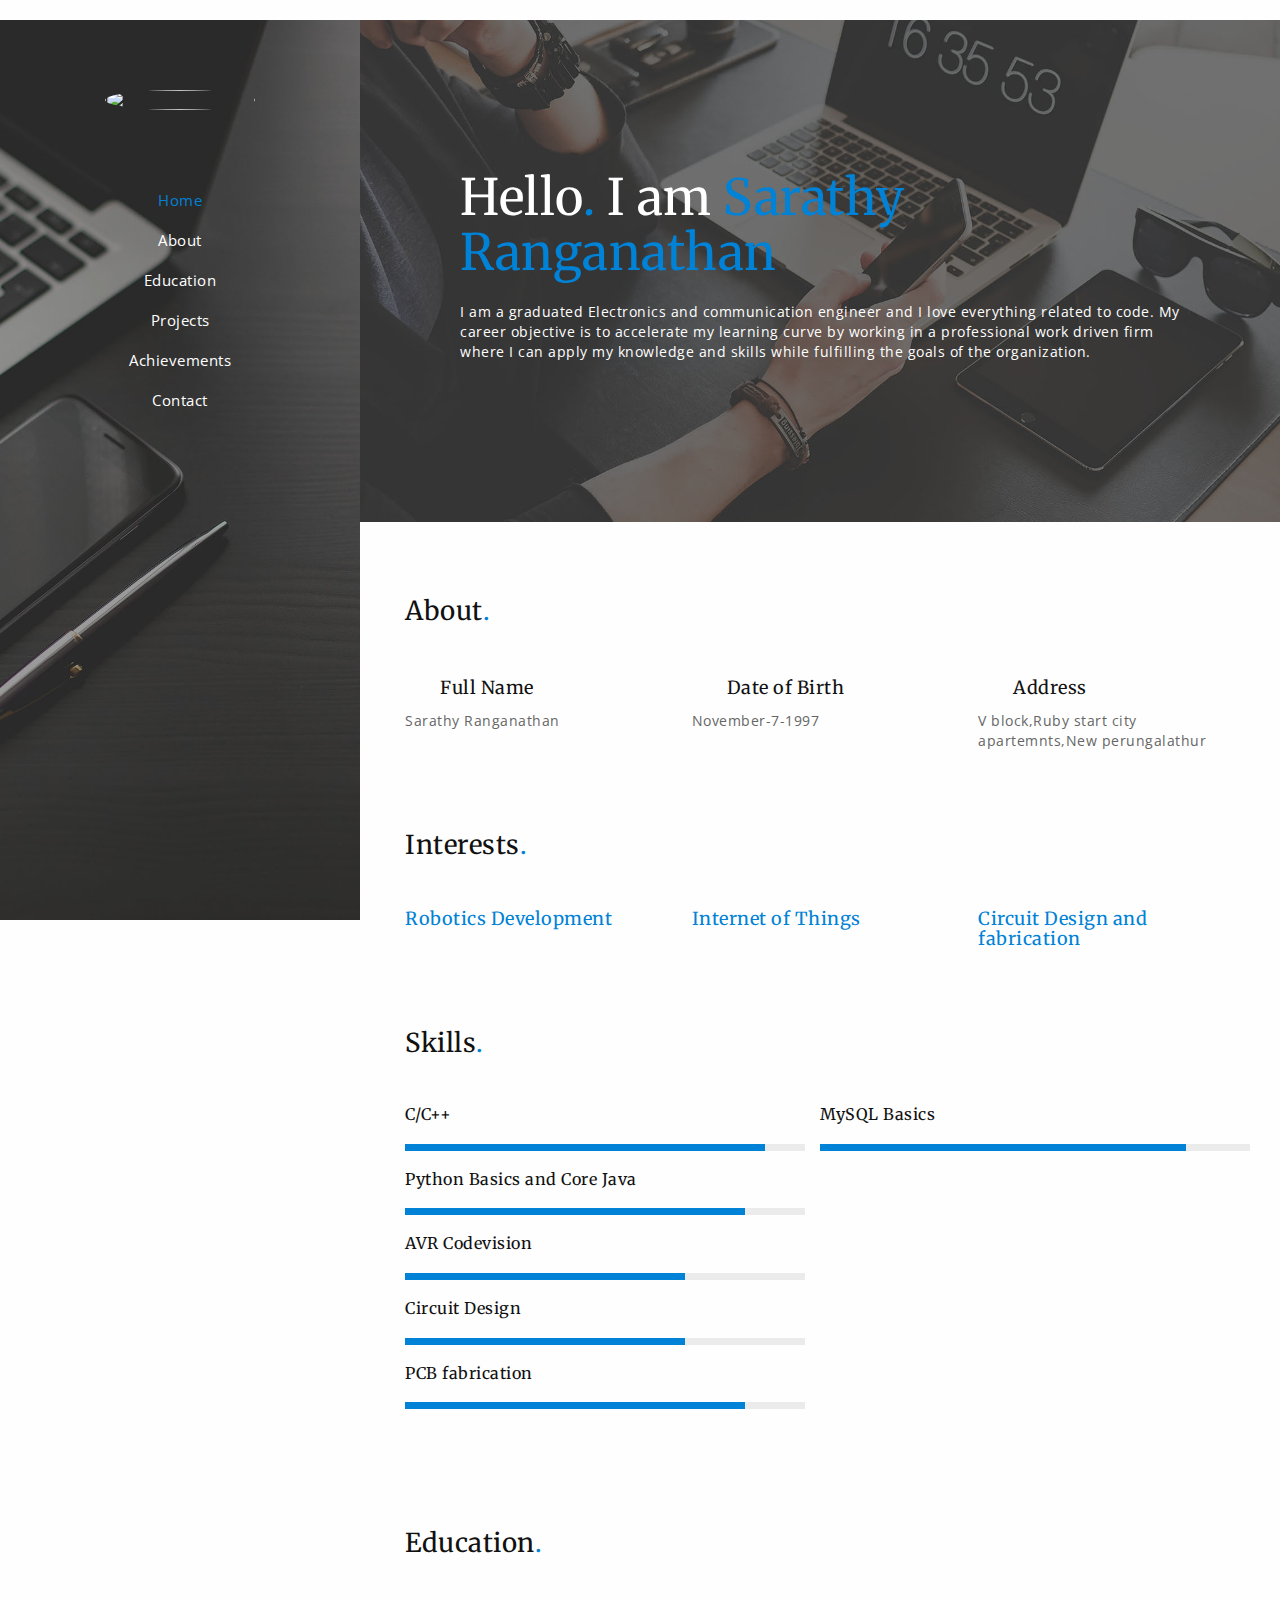
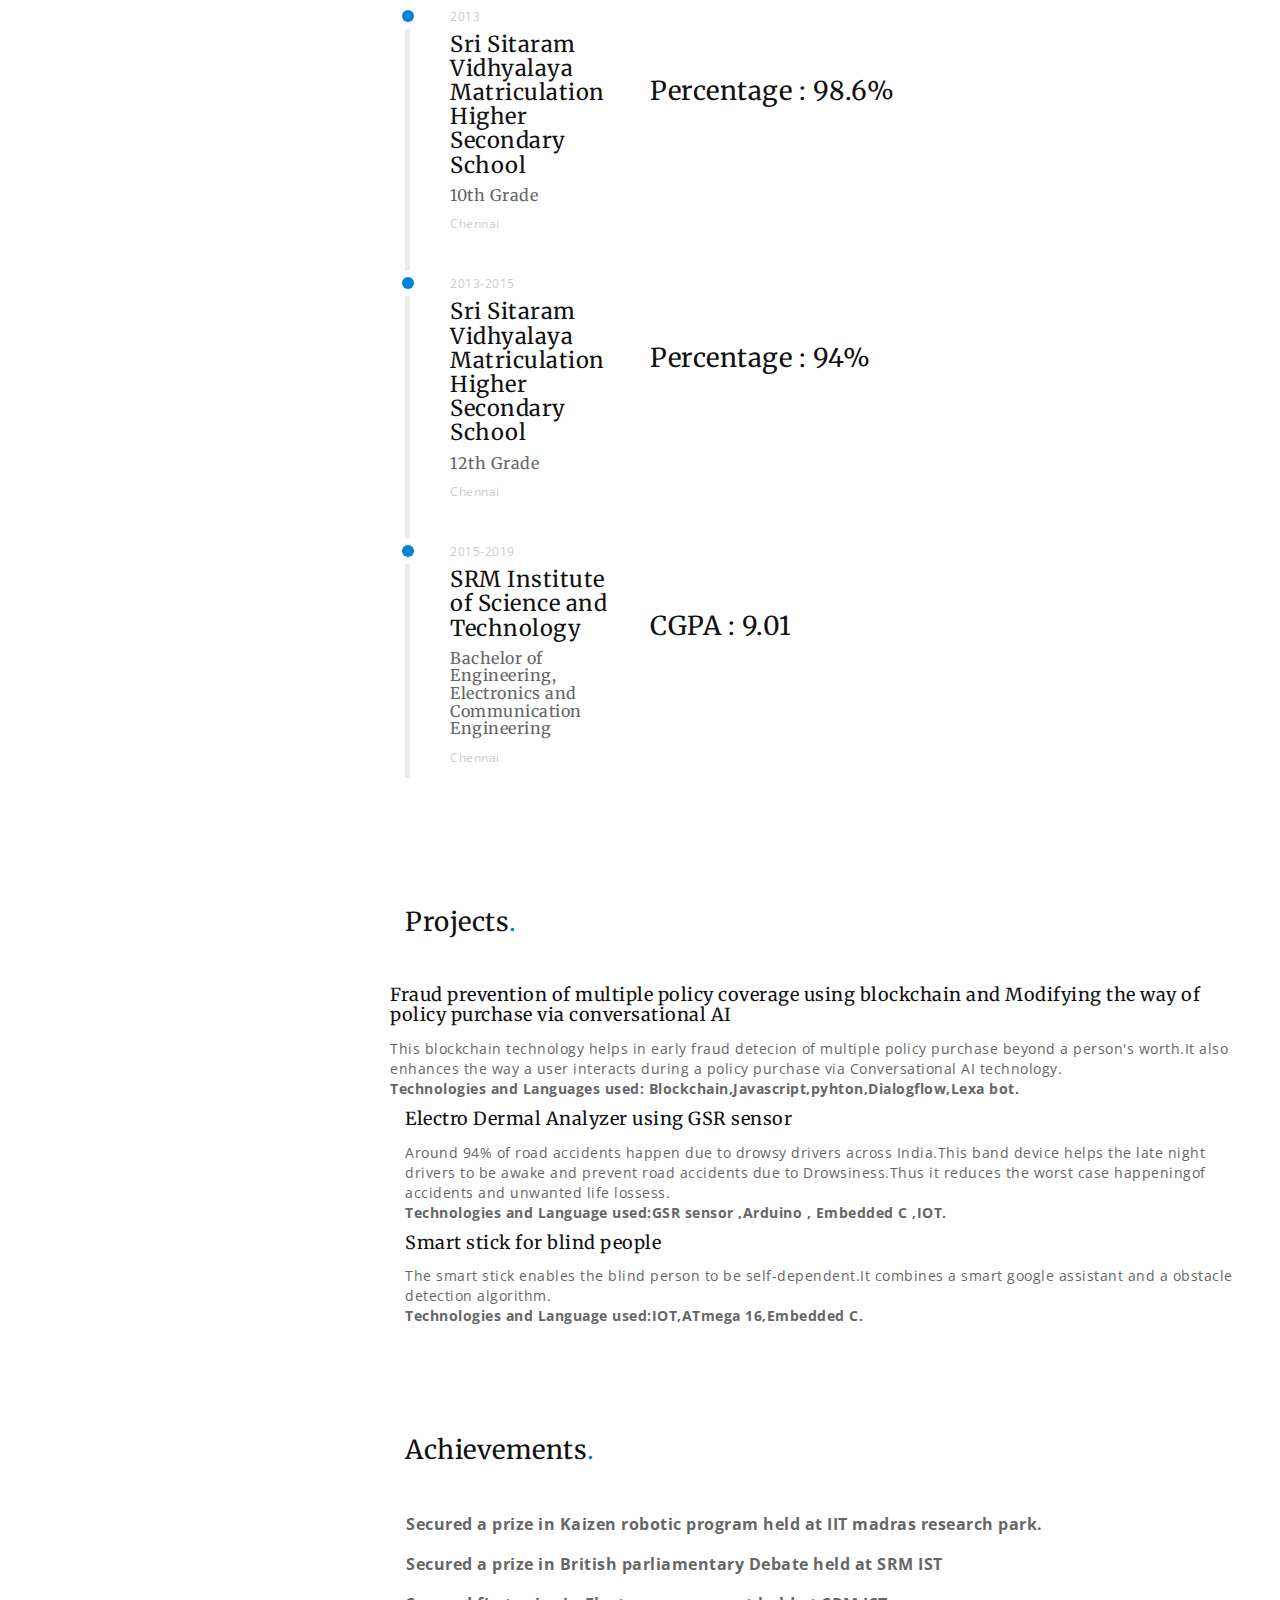
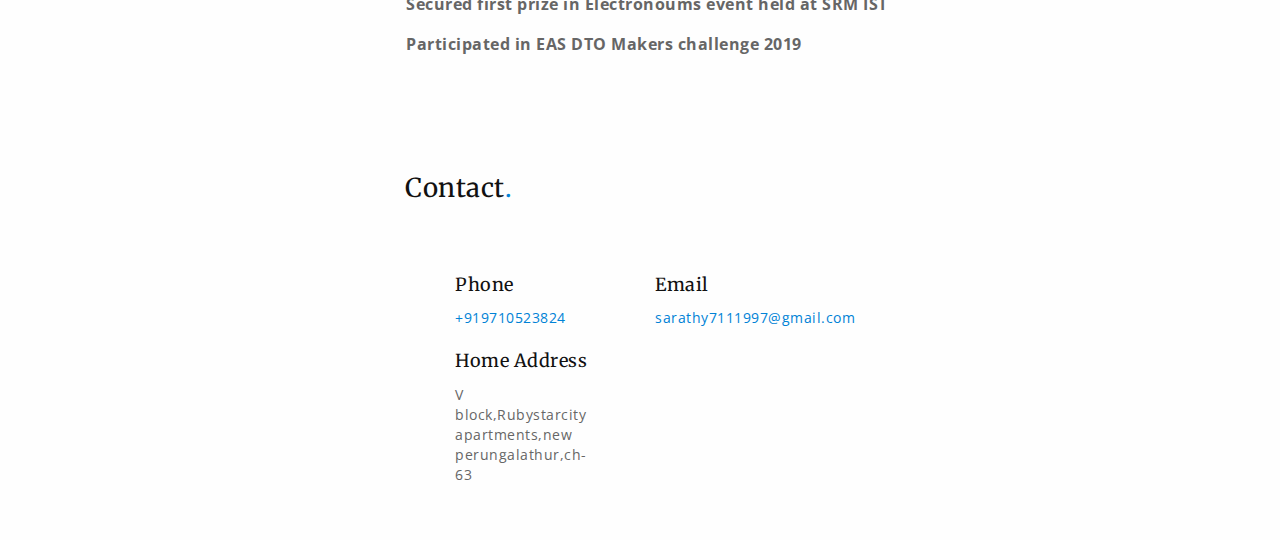
==== commit ed93aedd: "Add files via upload" ====
--- a/index.html
+++ b/index.html
@@ -1,3 +1,4 @@
+
 
 <!DOCTYPE html>
 <html lang="en">
@@ -179,10 +180,7 @@
                                 </div>
                             </div><!-- / progress -->
 
-                            <h6 class="progress-title"></h6>
-                            <div class="progress">
-                                <div class="progress-bar progress-bar-primary animated fadeInLeft" role="progressbar" aria-valuenow="85" aria-valuemin="0" aria-valuemax="100" style="width: 85%">
-                                </div>
+                           
                             </div><!-- / progress -->
                             <h6 class="progress-title">MySQL Basics</h6>
                             <div class="progress">
@@ -211,10 +209,7 @@
                                 <div class="progress-bar progress-bar-primary animated fadeInLeft" role="progressbar" aria-valuenow="85" aria-valuemin="0" aria-valuemax="100" style="width: 85%">
                                 </div>
                             </div>
-                            <h6 class="progress-title"></h6>
-                            <div class="progress">
-                                <div class="progress-bar progress-bar-primary animated fadeInLeft" role="progressbar" aria-valuenow="60" aria-valuemin="0" aria-valuemax="100" style="width: 60%">
-                                </div>
+                           
                             </div><!-- / progress -->
                         </div>
                         <!-- / progress-bars right -->
@@ -273,7 +268,7 @@
                             <div class="col-md-3 timeline-info">
                                 <p class="timeline-date">2015-2019</p>
                                 <h4 class="timeline-com">SRM Institute of Science and Technology</h4>
-                                <h6 class="timeline-role">Bachelor of Engineering, Electronics and CommunicationEngineering</h6>
+                                <h6 class="timeline-role">Bachelor of Engineering, Electronics and Communication Engineering</h6>
                                 <p class="timeline-location">Chennai</p>
                             </div><!-- / timeline-info -->
                             <div class="col-md-9 timeline-details">
@@ -305,7 +300,7 @@
 
                     <div class="blog block carousel-post">
                         <h5>Electro Dermal Analyzer using GSR sensor</h5>
-                        <p> Around 94% of road accidents ahppen due to drowsy drivers across India.This band device helps the late night drivers to be awake and prevent road accidents due to Drowsiness.Thus it reduces the worst case happeningof accidents and unwanted life lossess.
+                        <p> Around 94% of road accidents happen due to drowsy drivers across India.This band device helps the late night drivers to be awake and prevent road accidents due to Drowsiness.Thus it reduces the worst case happeningof accidents and unwanted life lossess.
                             <br><b>Technologies and Language used:GSR sensor ,Arduino , Embedded C ,IOT.</b>
                         </p>
                     
@@ -313,7 +308,7 @@
 
                     <div class="blog block carousel-post">
                         <h5>Smart stick for blind people</h5>
-                        <p>The smart stick enables the blinf person to be self-dependent.It combines a smart google assistant and a obstacle detection algorithm. <br><b>Technologies and Language used:IOT,ATmega 16,Embedded C.</b>
+                        <p>The smart stick enables the blind person to be self-dependent.It combines a smart google assistant and a obstacle detection algorithm. <br><b>Technologies and Language used:IOT,ATmega 16,Embedded C.</b>
                         </p>
                    </div> </section> 
